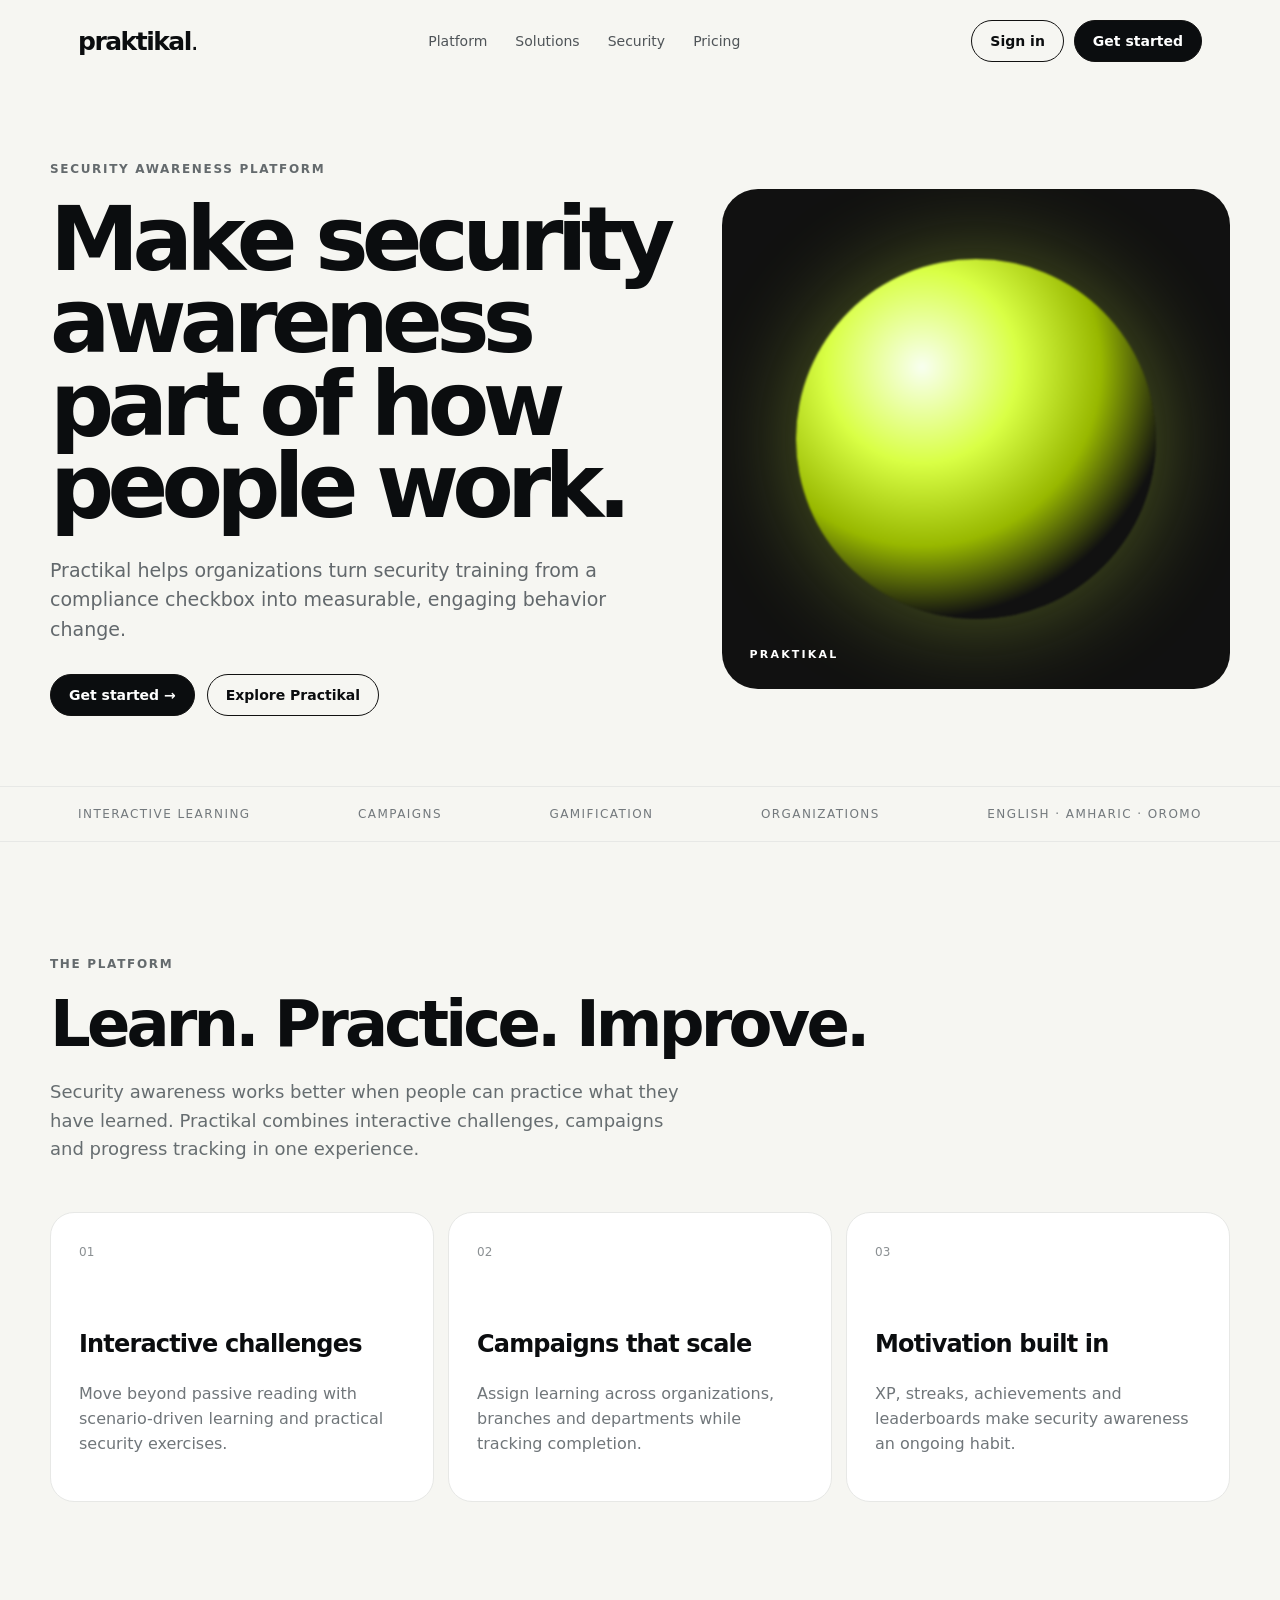
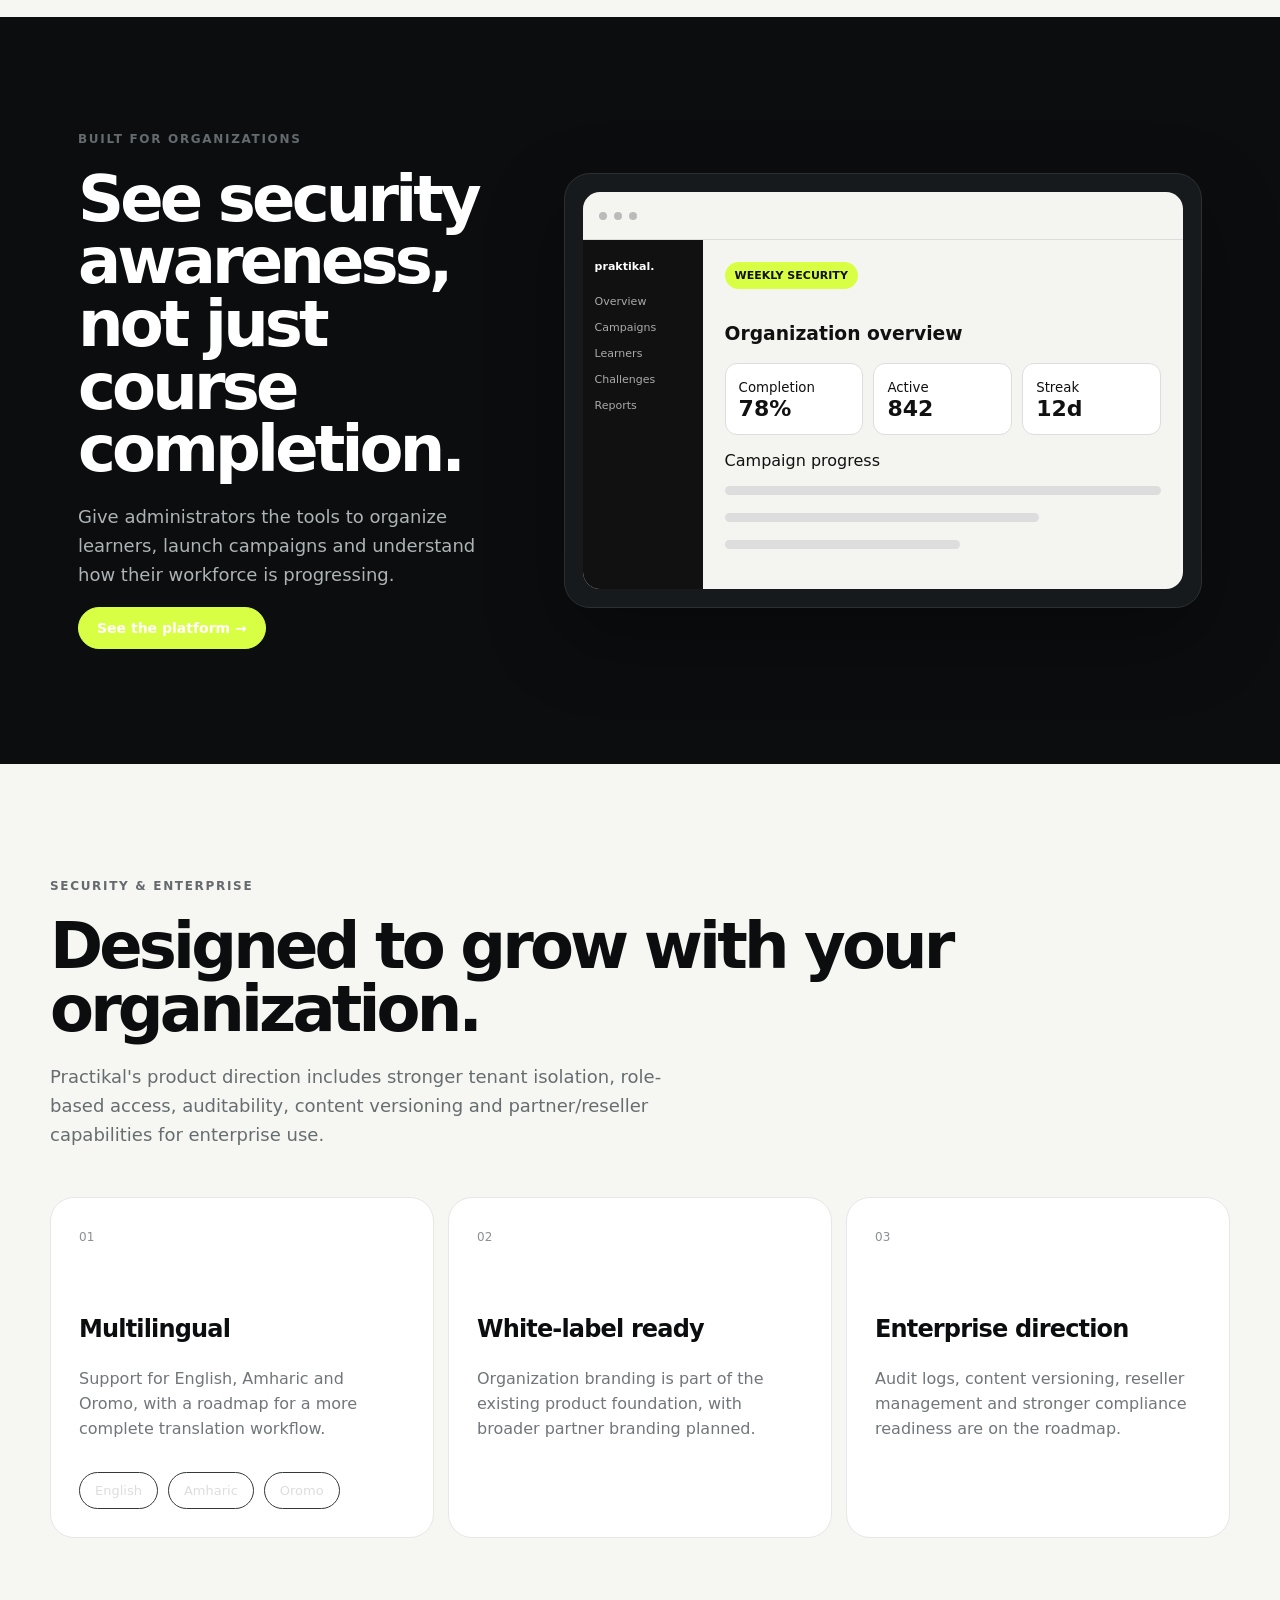
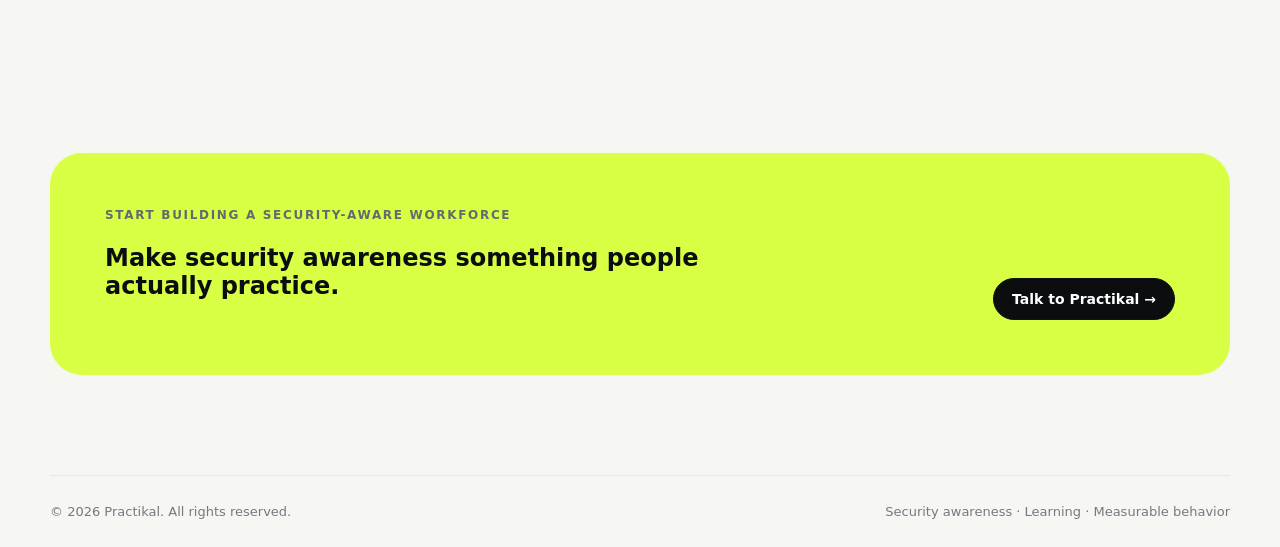
==== index.html @ 46574308 "Fix website root for Vercel" ====
<!doctype html><html lang="en"><head><meta charset="UTF-8"><meta name="viewport" content="width=device-width,initial-scale=1"><title>Practikal — Security awareness that changes behavior</title><meta name="description" content="Practikal helps organizations build security-aware workforces through engaging, measurable security training."><style>
:root{--ink:#0b0d0f;--muted:#747a80;--line:#e7e8e6;--paper:#f6f6f2;--accent:#d9ff45;--card:#fff}*{box-sizing:border-box}html{scroll-behavior:smooth}body{margin:0;background:var(--paper);color:var(--ink);font-family:Inter,ui-sans-serif,system-ui,-apple-system,BlinkMacSystemFont,"Segoe UI",sans-serif}a{color:inherit;text-decoration:none}.wrap{max-width:1180px;margin:auto;padding:0 28px}.nav{height:82px;display:flex;align-items:center;justify-content:space-between}.brand{font-weight:800;letter-spacing:-.06em;font-size:25px}.brand span{font-weight:400}.links{display:flex;gap:28px;color:#4f5458;font-size:14px}.actions{display:flex;gap:10px;align-items:center}.btn{display:inline-flex;align-items:center;justify-content:center;border:1px solid #111;border-radius:999px;padding:12px 18px;font-weight:650;font-size:14px}.btn.dark{background:#0b0d0f;color:#fff}.btn.lime{background:var(--accent);border-color:var(--accent)}.hero{padding:80px 0 70px;display:grid;grid-template-columns:1.1fr .9fr;gap:50px;align-items:center}.eyebrow{font-size:12px;text-transform:uppercase;letter-spacing:.14em;color:#646a6d;font-weight:750;margin-bottom:22px}.hero h1{font-size:clamp(52px,7vw,94px);line-height:.92;letter-spacing:-.075em;margin:0 0 28px;max-width:850px}.hero p{font-size:19px;line-height:1.55;color:#62686c;max-width:590px}.heroBtns{display:flex;gap:12px;margin-top:30px}.orb{min-height:500px;border-radius:36px;background:#111;position:relative;overflow:hidden;display:flex;align-items:center;justify-content:center}.orb:before{content:"";width:360px;height:360px;border-radius:50%;background:radial-gradient(circle at 35% 30%,#f8fff0 0,#d9ff45 28%,#98b800 52%,#111 73%);filter:blur(1px);box-shadow:0 0 100px #d9ff4555}.orb:after{content:"PRAKTIKAL";position:absolute;bottom:28px;left:28px;color:#fff;font-size:11px;letter-spacing:.2em;font-weight:700}.strip{border-top:1px solid var(--line);border-bottom:1px solid var(--line);padding:20px 0;color:#73797d;font-size:12px;text-transform:uppercase;letter-spacing:.12em}.strip .row{display:flex;justify-content:space-between;gap:20px;flex-wrap:wrap}.section{padding:115px 0}.section h2{font-size:clamp(38px,5vw,66px);line-height:.98;letter-spacing:-.06em;margin:0 0 22px}.lead{font-size:18px;line-height:1.6;color:#666d70;max-width:650px}.grid{display:grid;grid-template-columns:repeat(3,1fr);gap:14px;margin-top:48px}.card{background:var(--card);border:1px solid var(--line);border-radius:24px;padding:28px;min-height:270px}.num{font-size:12px;color:#8b9093}.card h3{font-size:24px;letter-spacing:-.035em;margin-top:70px}.card p{color:#70767a;line-height:1.55}.darkSec{background:#0b0d0f;color:#fff}.darkSec .lead{color:#aeb3b5}.feature{display:grid;grid-template-columns:.8fr 1.2fr;gap:60px;align-items:center}.mock{background:#171a1c;border:1px solid #2d3032;border-radius:26px;padding:18px;box-shadow:0 30px 80px #0005}.window{background:#f4f5f0;border-radius:17px;color:#111;overflow:hidden}.top{height:48px;border-bottom:1px solid #ddd;display:flex;align-items:center;gap:7px;padding:0 16px}.dot{width:8px;height:8px;border-radius:50%;background:#bbb}.dash{display:grid;grid-template-columns:120px 1fr}.side{background:#111;color:#aaa;padding:20px 12px;min-height:330px;font-size:11px}.side b{display:block;color:#fff;margin-bottom:22px}.main{padding:22px}.bar{height:9px;background:#ddd;border-radius:20px;margin:8px 0 18px}.stat{display:grid;grid-template-columns:repeat(3,1fr);gap:10px}.stat>div{background:#fff;border:1px solid #ddd;border-radius:12px;padding:13px}.stat strong{font-size:22px}.tag{display:inline-block;padding:7px 10px;border-radius:999px;background:var(--accent);font-size:11px;font-weight:800;margin-bottom:15px}.langs{display:flex;gap:10px;margin-top:30px;flex-wrap:wrap}.lang{border:1px solid #34383a;border-radius:999px;padding:10px 15px;color:#ddd;font-size:13px}.cta{padding:100px 0}.ctaBox{background:var(--accent);border-radius:32px;padding:55px;display:flex;align-items:end;justify-content:space-between;gap:30px}.cta h2{max-width:650px}.footer{border-top:1px solid var(--line);padding:28px 0;color:#747a80;font-size:13px;display:flex;justify-content:space-between}.mobile{display:none}@media(max-width:800px){.links{display:none}.mobile{display:block}.hero,.feature{grid-template-columns:1fr}.hero{padding-top:45px}.orb{min-height:330px}.grid{grid-template-columns:1fr}.ctaBox{display:block;padding:35px}.ctaBox .btn{margin-top:20px}.footer{display:block}.footer div+div{margin-top:10px}}
</style></head><body>
<header><div class="wrap nav"><a class="brand" href="#">praktikal<span>.</span></a><nav class="links"><a href="#platform">Platform</a><a href="#solutions">Solutions</a><a href="#security">Security</a><a href="#pricing">Pricing</a></nav><div class="actions"><a class="btn" href="#">Sign in</a><a class="btn dark" href="#contact">Get started</a></div><div class="mobile">☰</div></div></header>
<main><section class="hero wrap"><div><div class="eyebrow">Security awareness platform</div><h1>Make security awareness part of how people work.</h1><p>Practikal helps organizations turn security training from a compliance checkbox into measurable, engaging behavior change.</p><div class="heroBtns"><a class="btn dark" href="#contact">Get started →</a><a class="btn" href="#platform">Explore Practikal</a></div></div><div class="orb"></div></section>
<div class="strip"><div class="wrap row"><span>Interactive learning</span><span>Campaigns</span><span>Gamification</span><span>Organizations</span><span>English · Amharic · Oromo</span></div></div>
<section class="section wrap" id="platform"><div class="eyebrow">The platform</div><h2>Learn. Practice. Improve.</h2><p class="lead">Security awareness works better when people can practice what they have learned. Practikal combines interactive challenges, campaigns and progress tracking in one experience.</p><div class="grid"><article class="card"><span class="num">01</span><h3>Interactive challenges</h3><p>Move beyond passive reading with scenario-driven learning and practical security exercises.</p></article><article class="card"><span class="num">02</span><h3>Campaigns that scale</h3><p>Assign learning across organizations, branches and departments while tracking completion.</p></article><article class="card"><span class="num">03</span><h3>Motivation built in</h3><p>XP, streaks, achievements and leaderboards make security awareness an ongoing habit.</p></article></div></section>
<section class="section darkSec" id="solutions"><div class="wrap feature"><div><div class="eyebrow">Built for organizations</div><h2>See security awareness, not just course completion.</h2><p class="lead">Give administrators the tools to organize learners, launch campaigns and understand how their workforce is progressing.</p><a class="btn lime" href="#contact">See the platform →</a></div><div class="mock"><div class="window"><div class="top"><i class="dot"></i><i class="dot"></i><i class="dot"></i></div><div class="dash"><aside class="side"><b>praktikal.</b>Overview<br><br>Campaigns<br><br>Learners<br><br>Challenges<br><br>Reports</aside><div class="main"><span class="tag">WEEKLY SECURITY</span><h3>Organization overview</h3><div class="stat"><div><small>Completion</small><br><strong>78%</strong></div><div><small>Active</small><br><strong>842</strong></div><div><small>Streak</small><br><strong>12d</strong></div></div><p>Campaign progress</p><div class="bar"></div><div class="bar" style="width:72%"></div><div class="bar" style="width:54%"></div></div></div></div></div></div></section>
<section class="section wrap" id="security"><div class="eyebrow">Security & enterprise</div><h2>Designed to grow with your organization.</h2><p class="lead">Practikal's product direction includes stronger tenant isolation, role-based access, auditability, content versioning and partner/reseller capabilities for enterprise use.</p><div class="grid"><article class="card"><span class="num">01</span><h3>Multilingual</h3><p>Support for English, Amharic and Oromo, with a roadmap for a more complete translation workflow.</p><div class="langs"><span class="lang">English</span><span class="lang">Amharic</span><span class="lang">Oromo</span></div></article><article class="card"><span class="num">02</span><h3>White-label ready</h3><p>Organization branding is part of the existing product foundation, with broader partner branding planned.</p></article><article class="card"><span class="num">03</span><h3>Enterprise direction</h3><p>Audit logs, content versioning, reseller management and stronger compliance readiness are on the roadmap.</p></article></div></section>
<section class="cta wrap" id="contact"><div class="ctaBox"><div><div class="eyebrow">Start building a security-aware workforce</div><h2>Make security awareness something people actually practice.</h2></div><a class="btn dark" href="#">Talk to Practikal →</a></div></section></main>
<footer><div class="wrap footer"><div>© 2026 Practikal. All rights reserved.</div><div>Security awareness · Learning · Measurable behavior</div></div></footer></body></html>
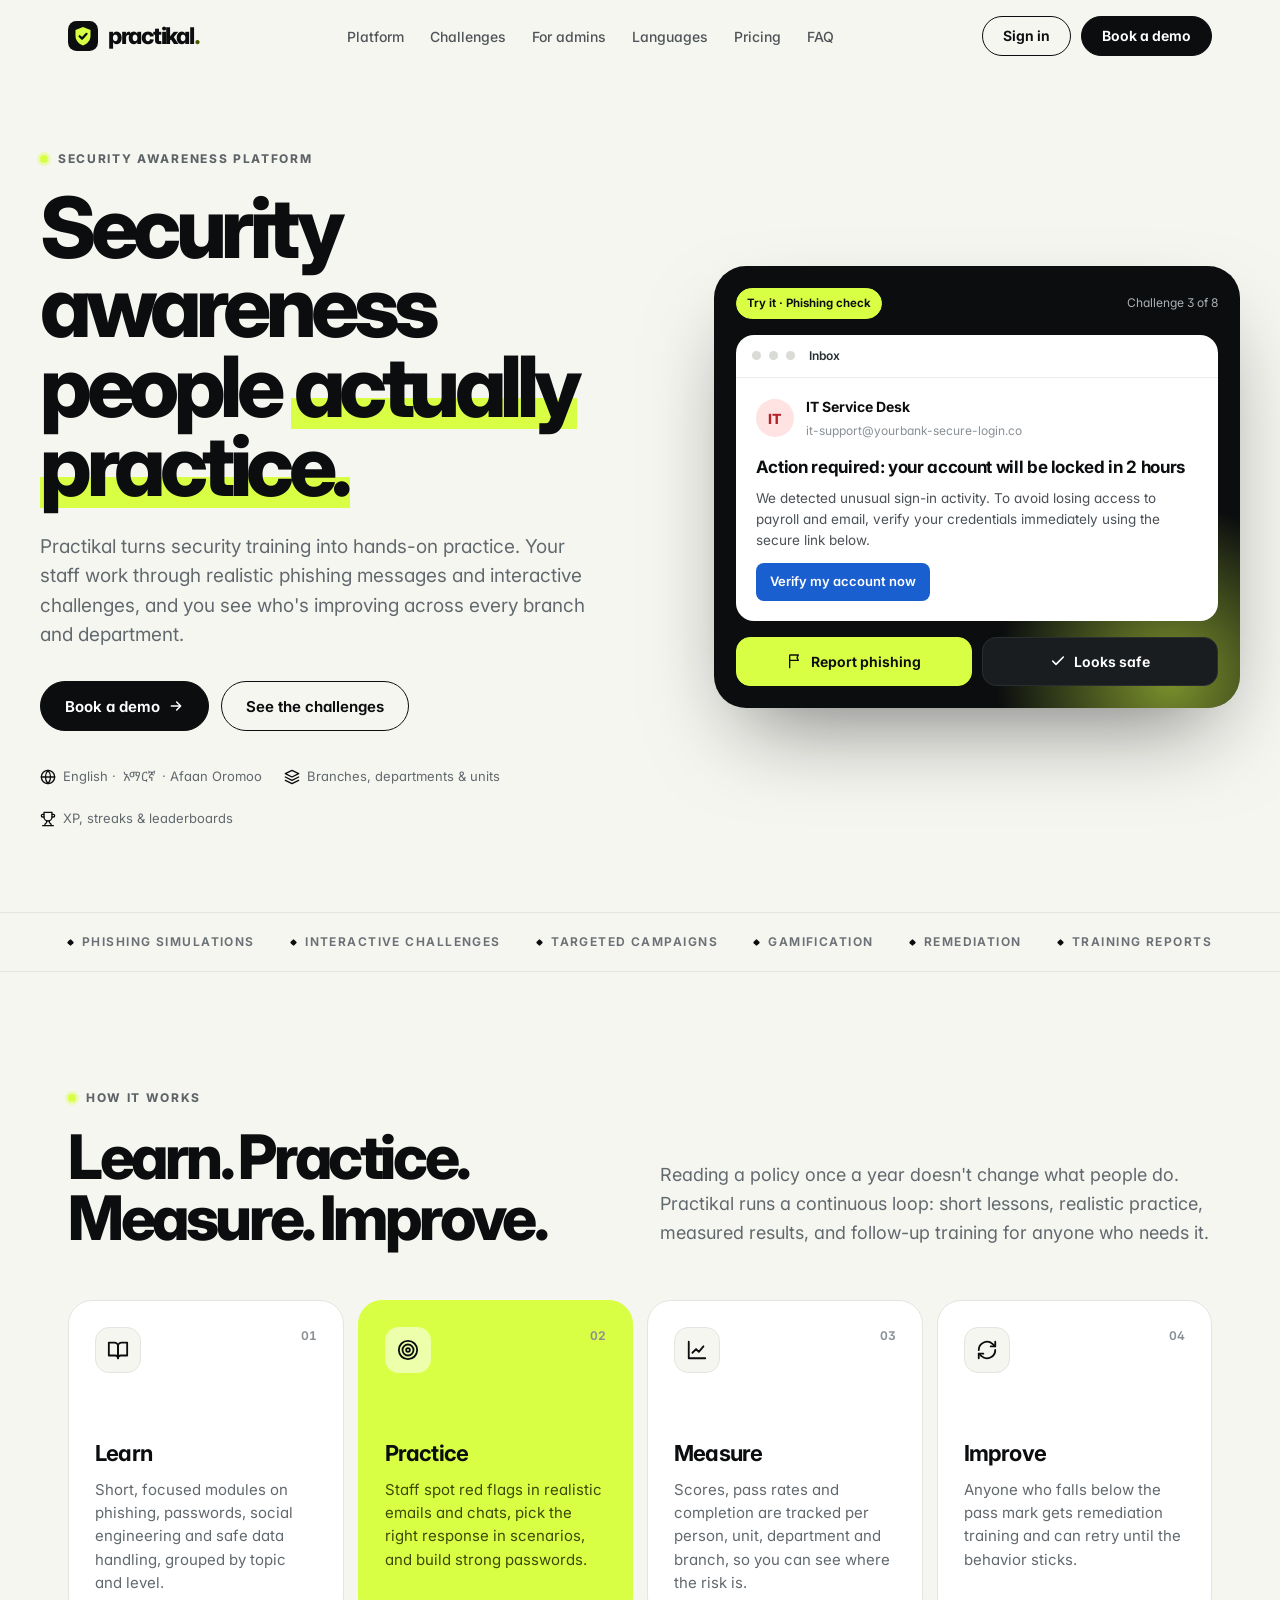
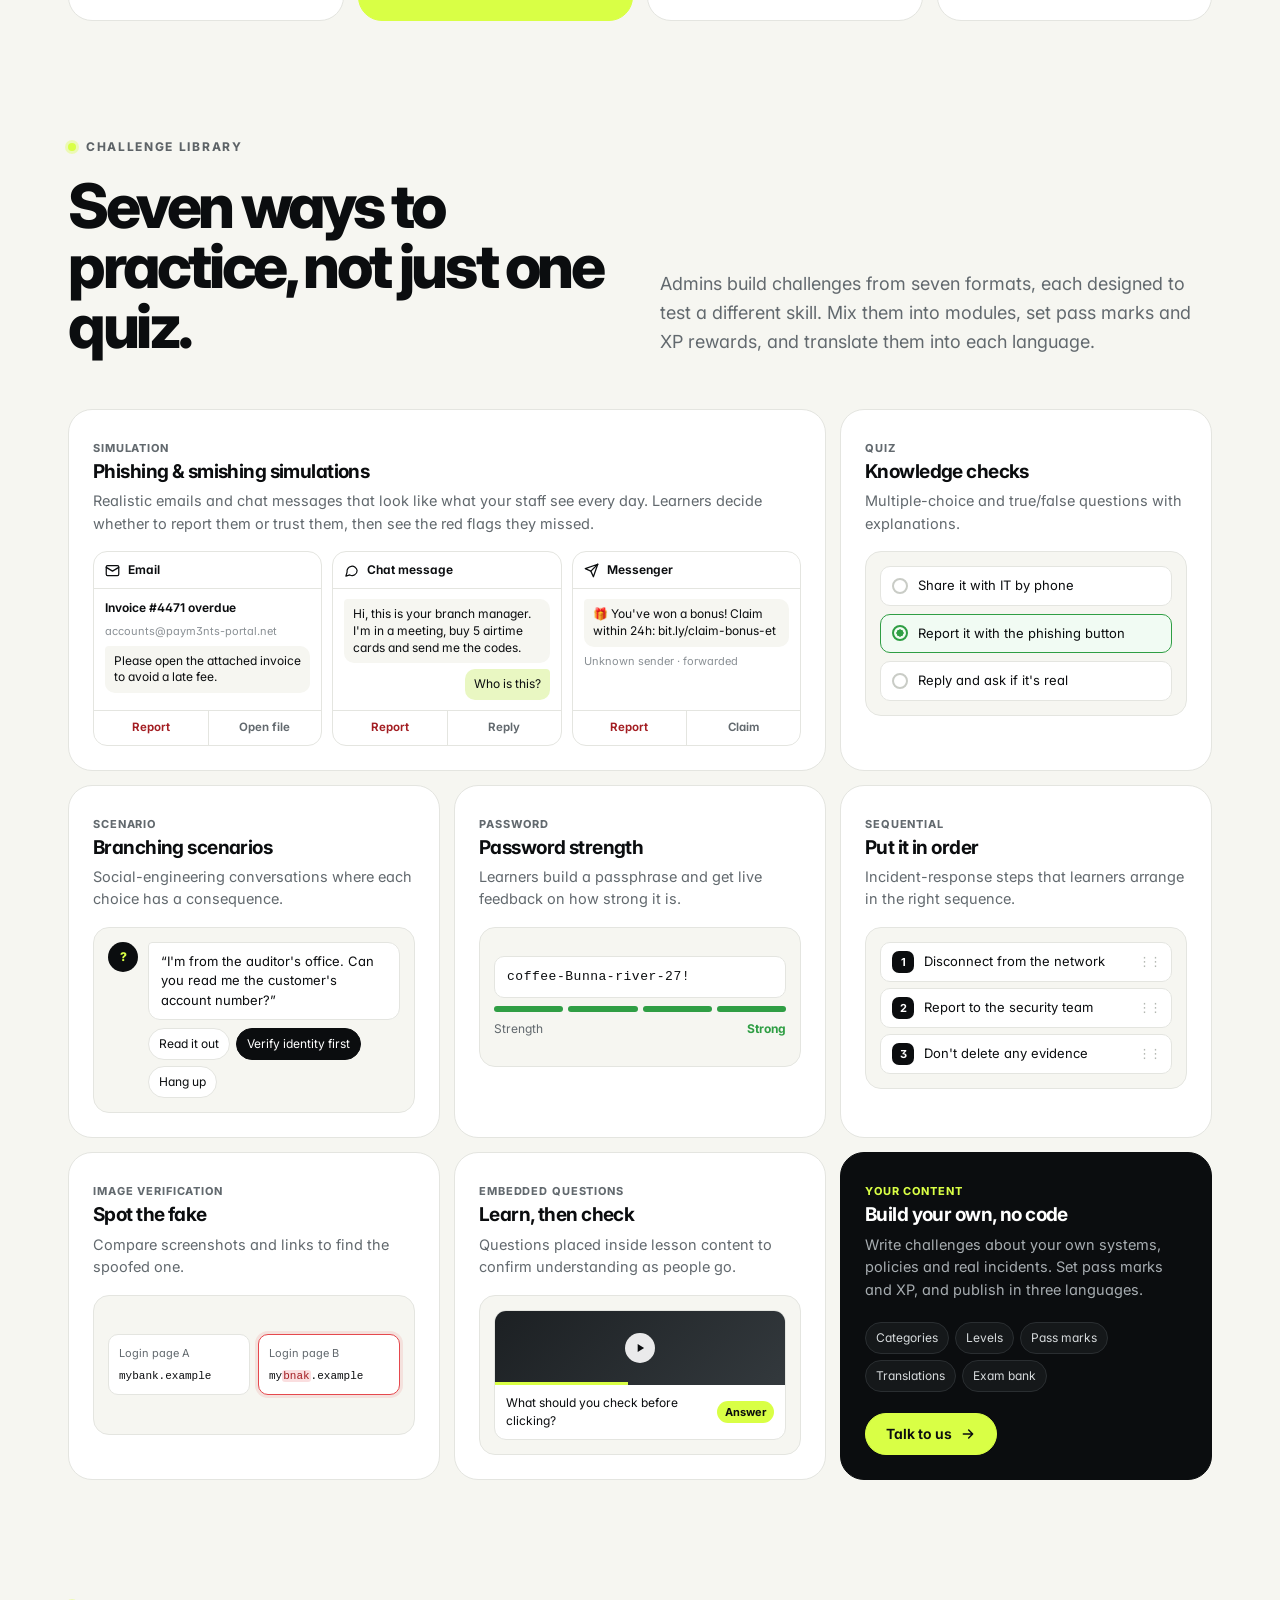
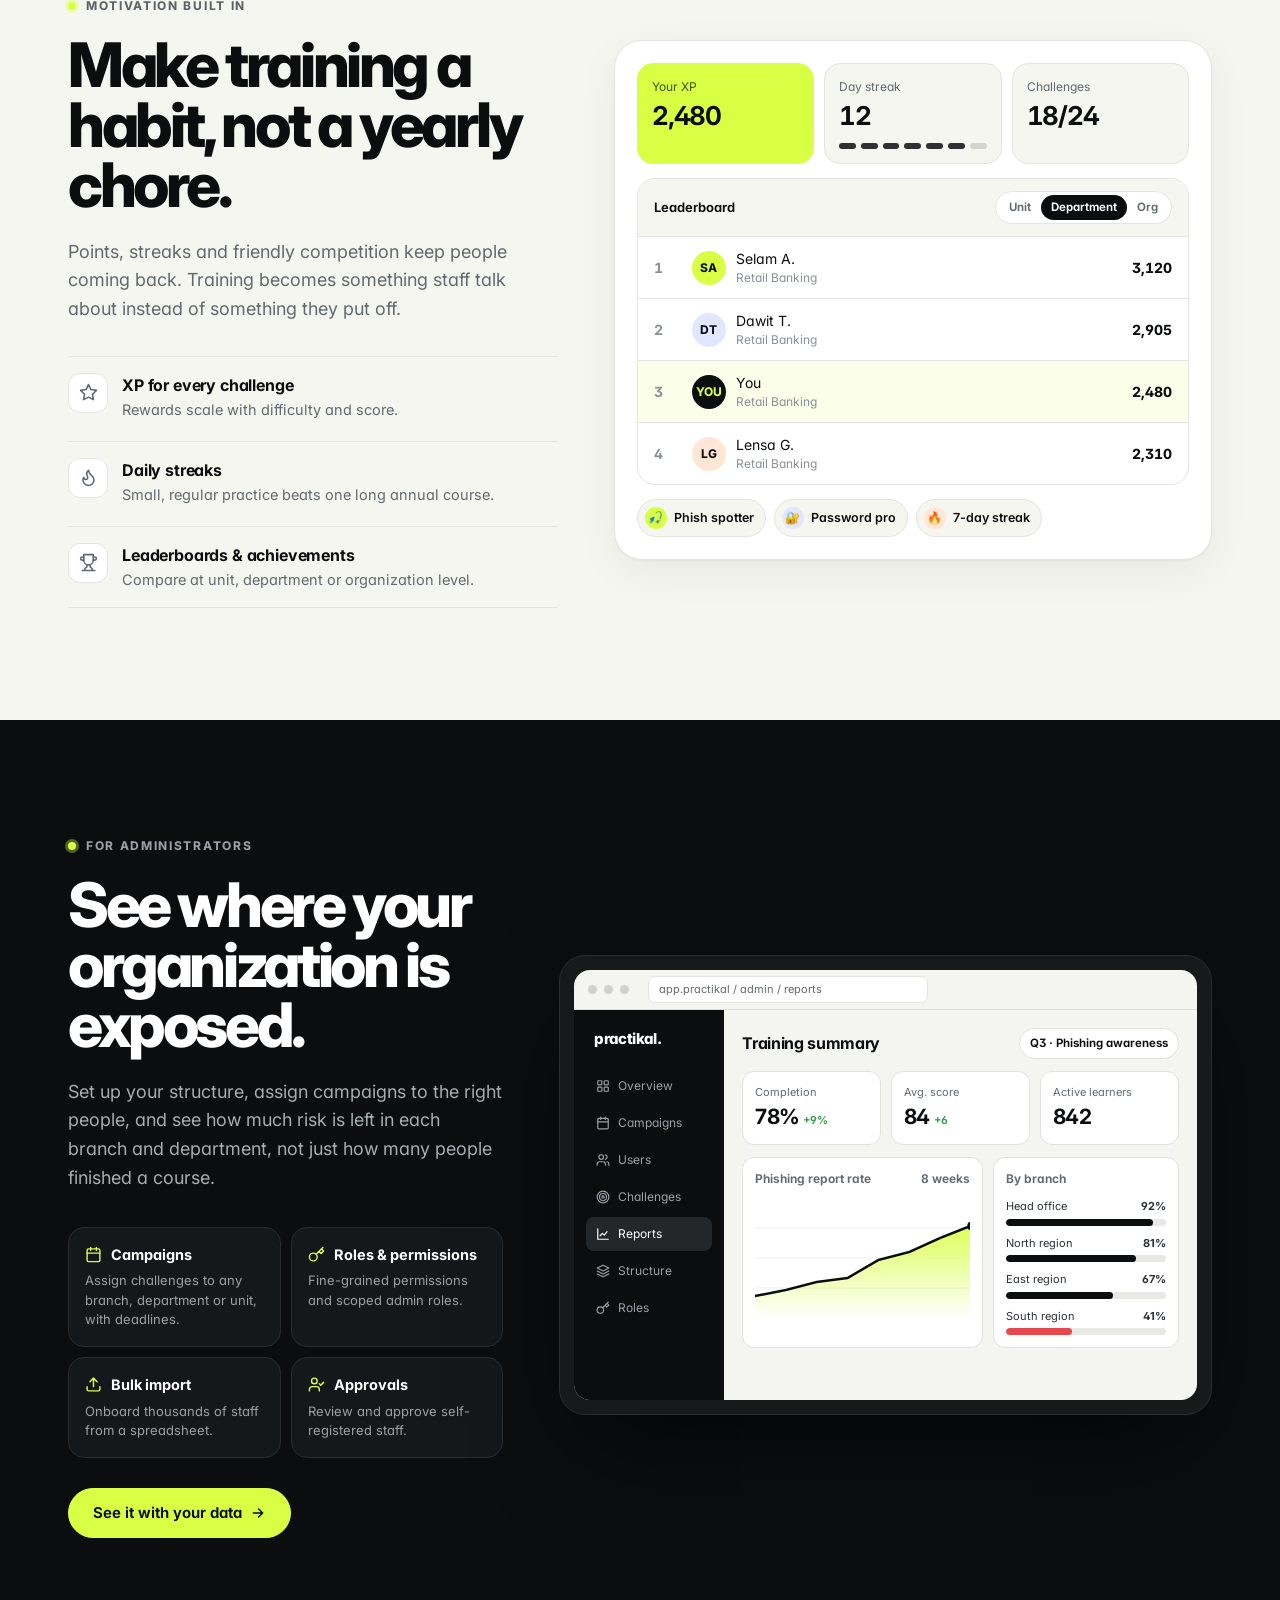
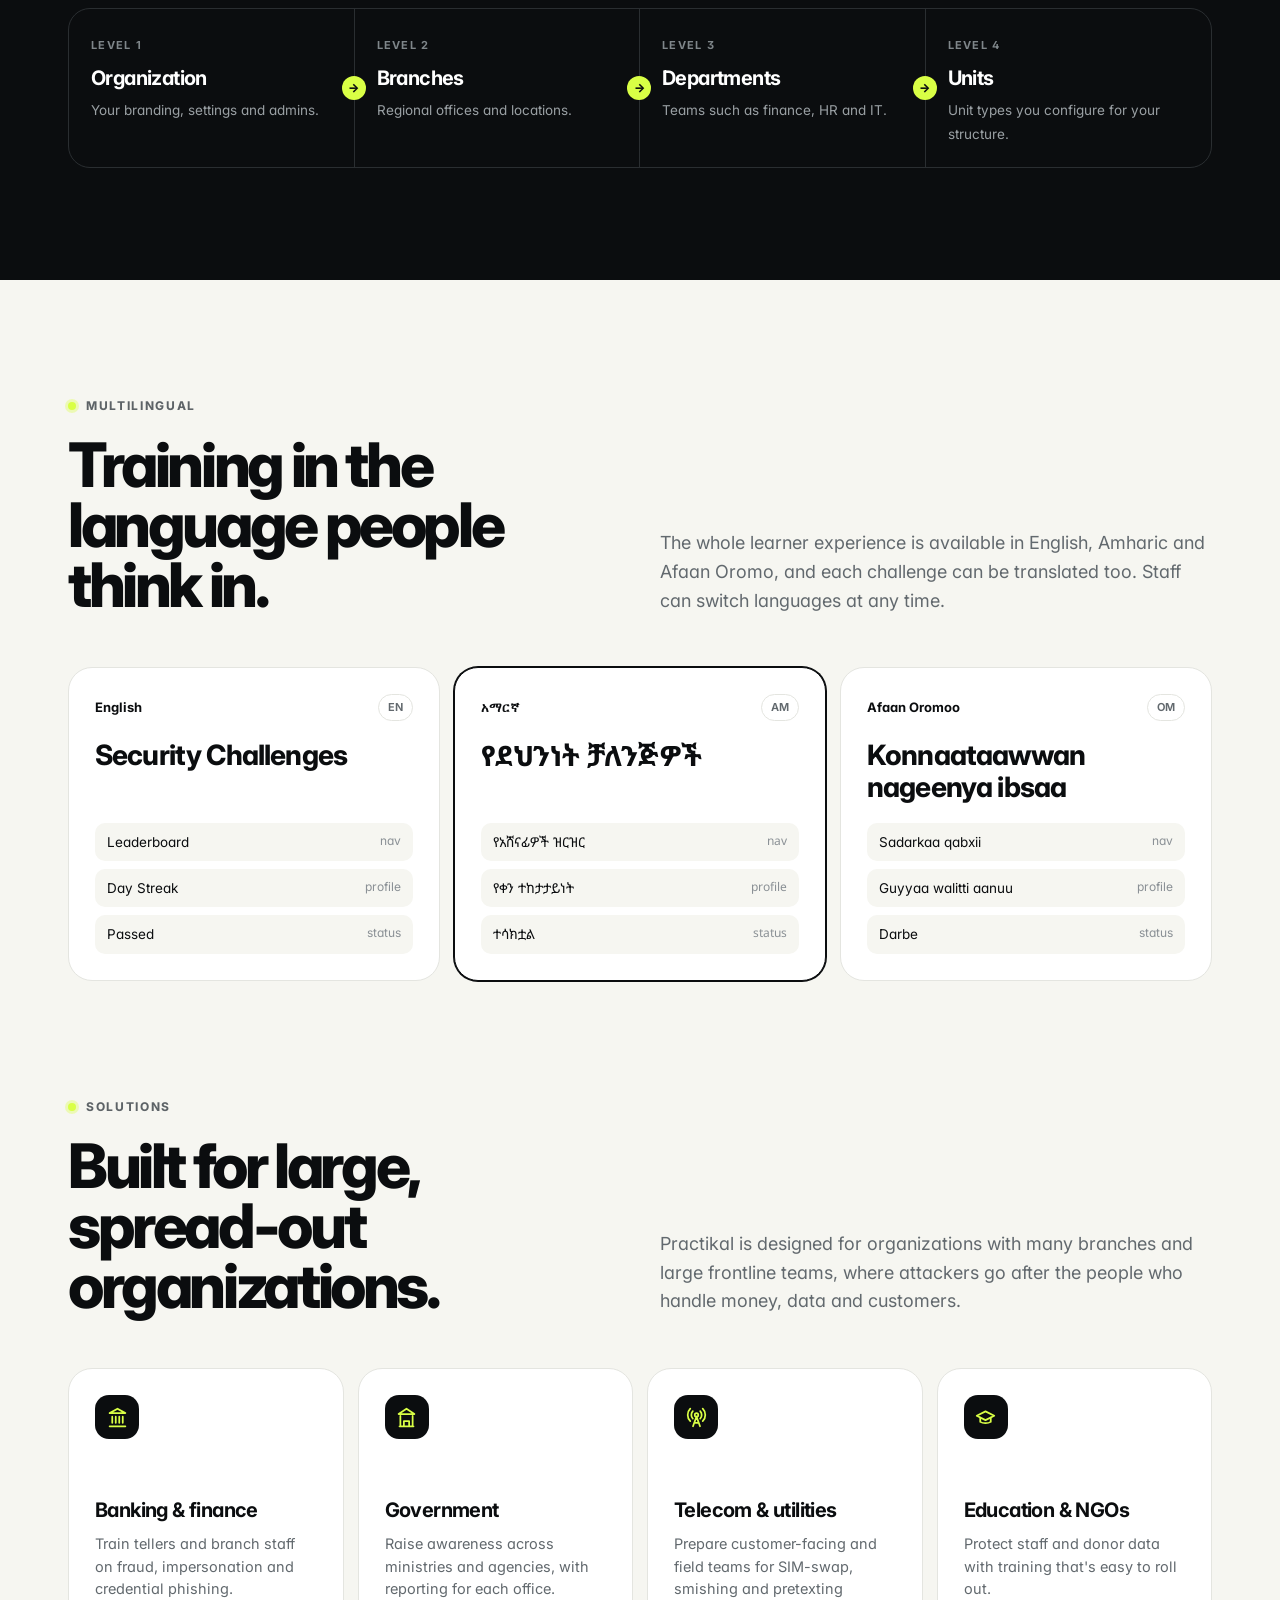
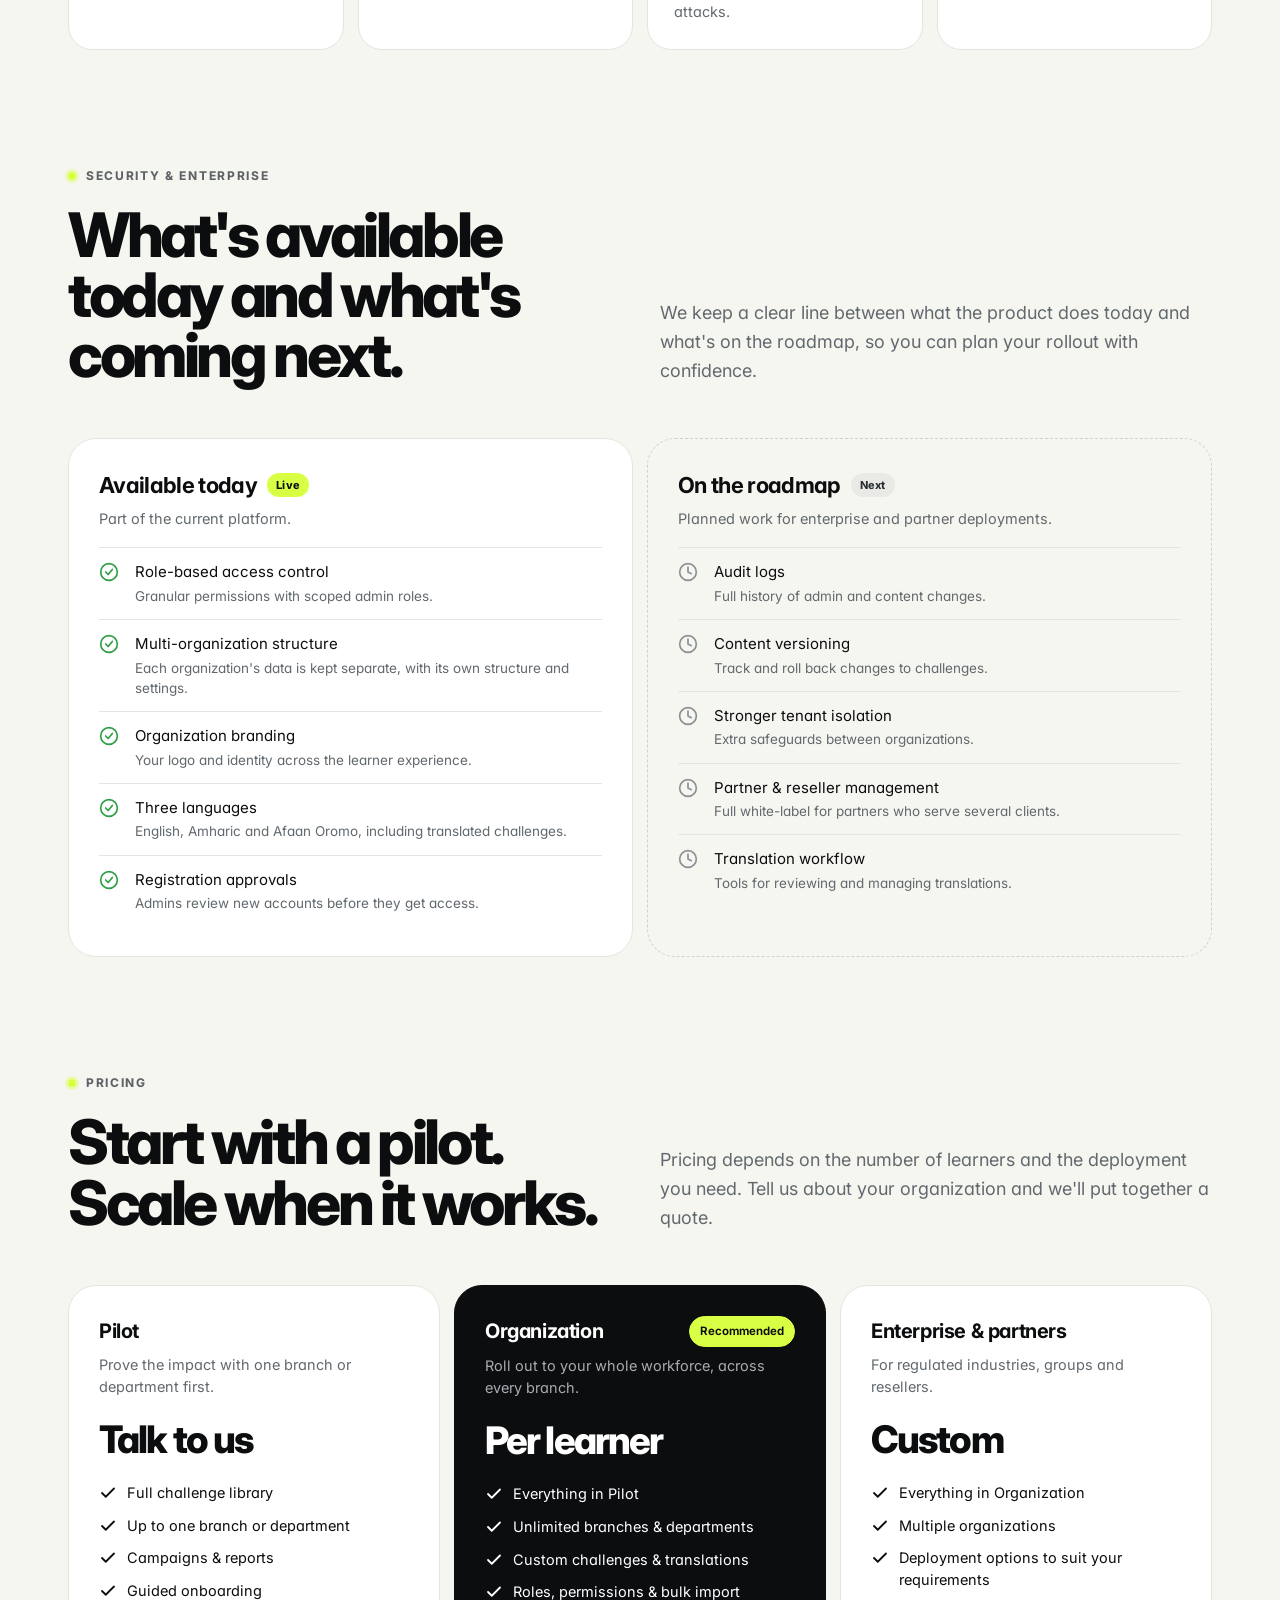
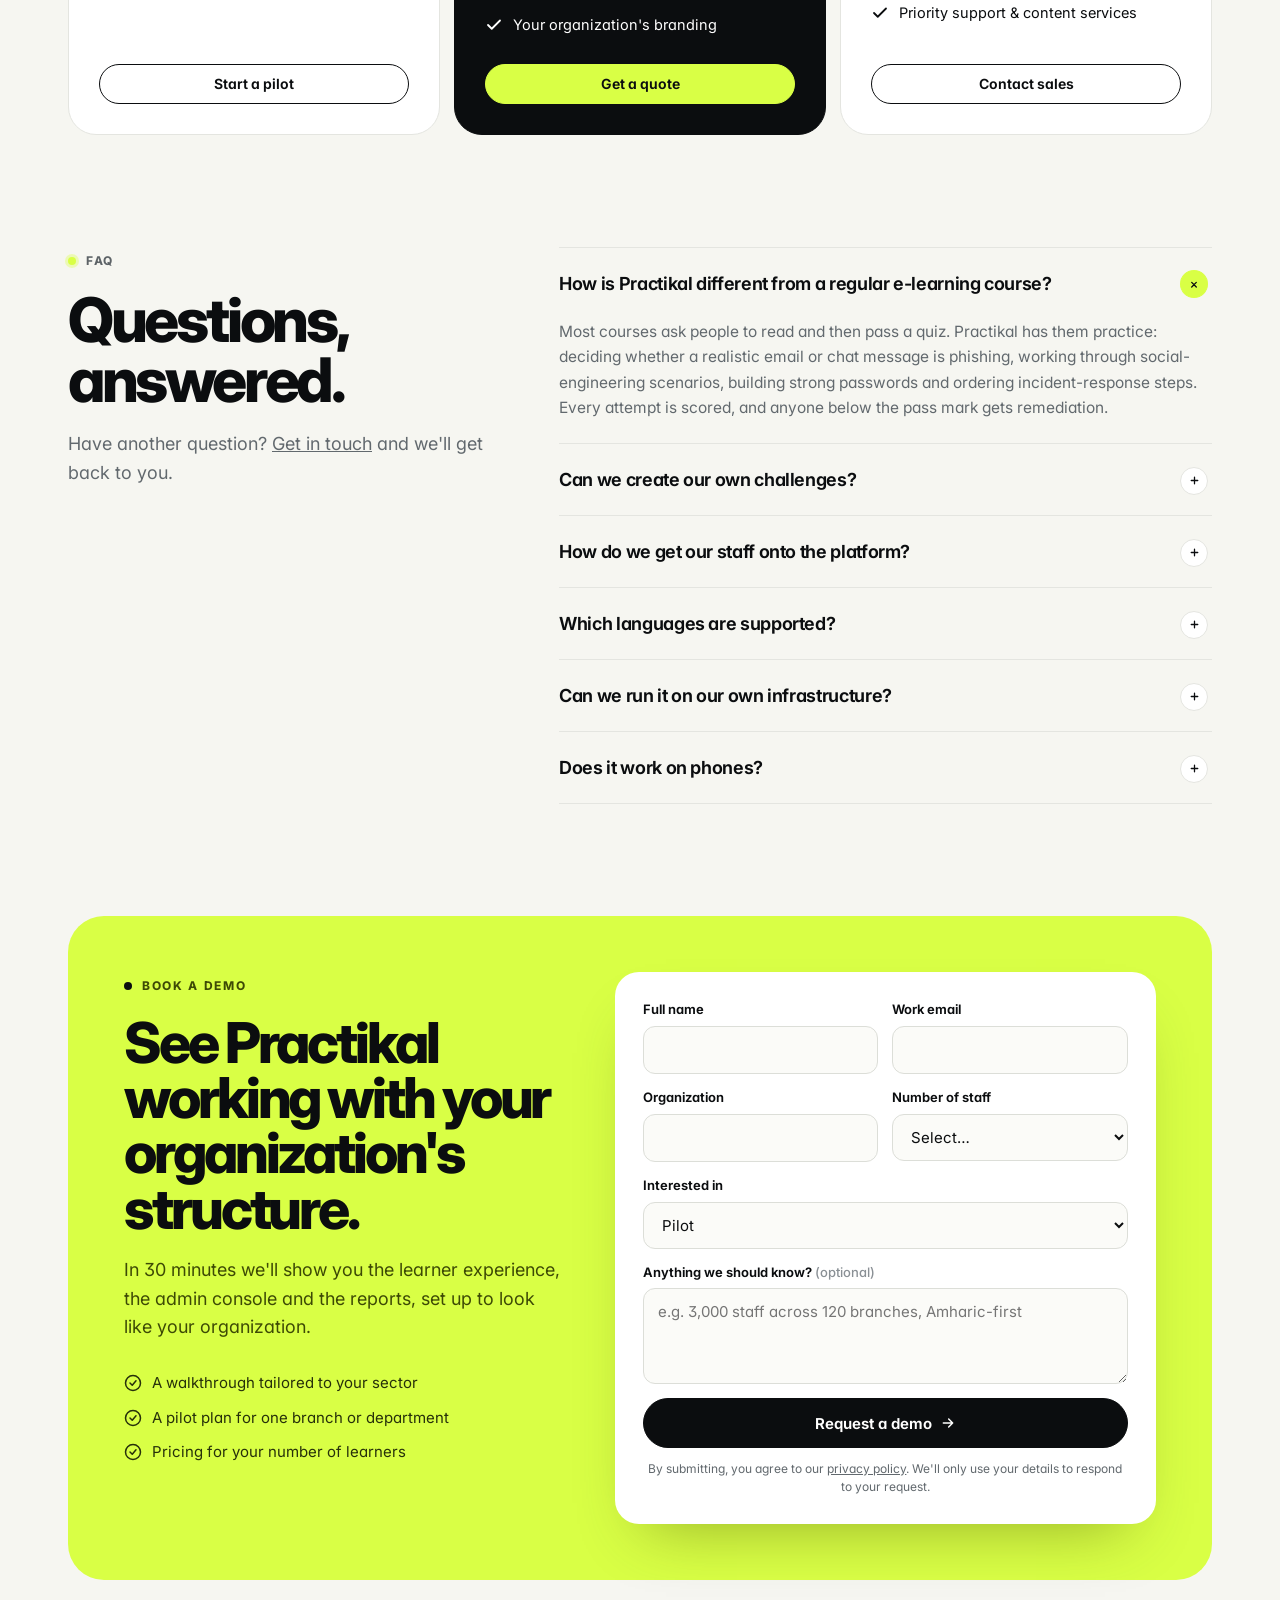
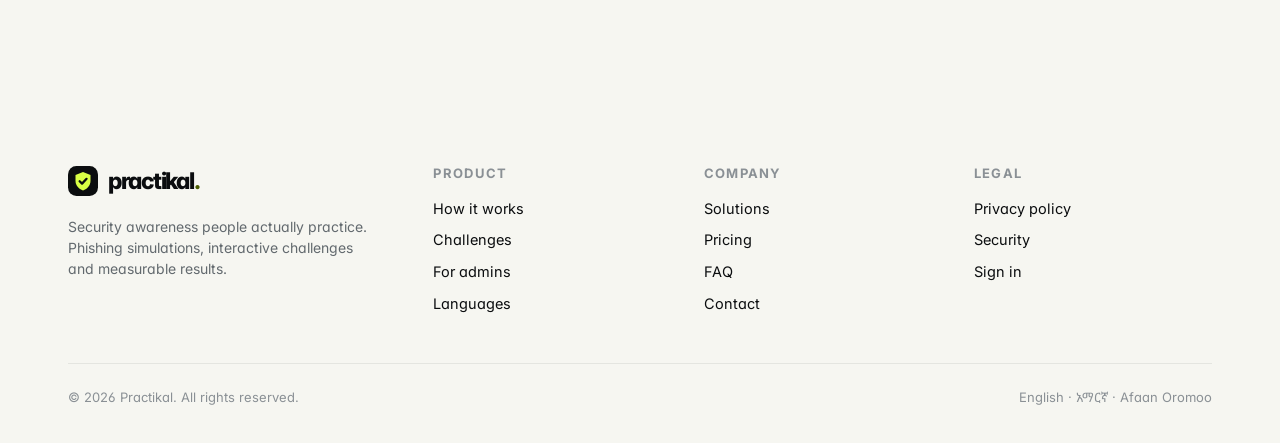
==== commit d908a601: "Rebuild landing page: full product story, interactive demo, demo form - Sections: hero with interact" ====
--- a/index.html
+++ b/index.html
@@ -1,11 +1,666 @@
-<!doctype html><html lang="en"><head><meta charset="UTF-8"><meta name="viewport" content="width=device-width,initial-scale=1"><title>Practikal — Security awareness that changes behavior</title><meta name="description" content="Practikal helps organizations build security-aware workforces through engaging, measurable security training."><style>
-:root{--ink:#0b0d0f;--muted:#747a80;--line:#e7e8e6;--paper:#f6f6f2;--accent:#d9ff45;--card:#fff}*{box-sizing:border-box}html{scroll-behavior:smooth}body{margin:0;background:var(--paper);color:var(--ink);font-family:Inter,ui-sans-serif,system-ui,-apple-system,BlinkMacSystemFont,"Segoe UI",sans-serif}a{color:inherit;text-decoration:none}.wrap{max-width:1180px;margin:auto;padding:0 28px}.nav{height:82px;display:flex;align-items:center;justify-content:space-between}.brand{font-weight:800;letter-spacing:-.06em;font-size:25px}.brand span{font-weight:400}.links{display:flex;gap:28px;color:#4f5458;font-size:14px}.actions{display:flex;gap:10px;align-items:center}.btn{display:inline-flex;align-items:center;justify-content:center;border:1px solid #111;border-radius:999px;padding:12px 18px;font-weight:650;font-size:14px}.btn.dark{background:#0b0d0f;color:#fff}.btn.lime{background:var(--accent);border-color:var(--accent)}.hero{padding:80px 0 70px;display:grid;grid-template-columns:1.1fr .9fr;gap:50px;align-items:center}.eyebrow{font-size:12px;text-transform:uppercase;letter-spacing:.14em;color:#646a6d;font-weight:750;margin-bottom:22px}.hero h1{font-size:clamp(52px,7vw,94px);line-height:.92;letter-spacing:-.075em;margin:0 0 28px;max-width:850px}.hero p{font-size:19px;line-height:1.55;color:#62686c;max-width:590px}.heroBtns{display:flex;gap:12px;margin-top:30px}.orb{min-height:500px;border-radius:36px;background:#111;position:relative;overflow:hidden;display:flex;align-items:center;justify-content:center}.orb:before{content:"";width:360px;height:360px;border-radius:50%;background:radial-gradient(circle at 35% 30%,#f8fff0 0,#d9ff45 28%,#98b800 52%,#111 73%);filter:blur(1px);box-shadow:0 0 100px #d9ff4555}.orb:after{content:"PRAKTIKAL";position:absolute;bottom:28px;left:28px;color:#fff;font-size:11px;letter-spacing:.2em;font-weight:700}.strip{border-top:1px solid var(--line);border-bottom:1px solid var(--line);padding:20px 0;color:#73797d;font-size:12px;text-transform:uppercase;letter-spacing:.12em}.strip .row{display:flex;justify-content:space-between;gap:20px;flex-wrap:wrap}.section{padding:115px 0}.section h2{font-size:clamp(38px,5vw,66px);line-height:.98;letter-spacing:-.06em;margin:0 0 22px}.lead{font-size:18px;line-height:1.6;color:#666d70;max-width:650px}.grid{display:grid;grid-template-columns:repeat(3,1fr);gap:14px;margin-top:48px}.card{background:var(--card);border:1px solid var(--line);border-radius:24px;padding:28px;min-height:270px}.num{font-size:12px;color:#8b9093}.card h3{font-size:24px;letter-spacing:-.035em;margin-top:70px}.card p{color:#70767a;line-height:1.55}.darkSec{background:#0b0d0f;color:#fff}.darkSec .lead{color:#aeb3b5}.feature{display:grid;grid-template-columns:.8fr 1.2fr;gap:60px;align-items:center}.mock{background:#171a1c;border:1px solid #2d3032;border-radius:26px;padding:18px;box-shadow:0 30px 80px #0005}.window{background:#f4f5f0;border-radius:17px;color:#111;overflow:hidden}.top{height:48px;border-bottom:1px solid #ddd;display:flex;align-items:center;gap:7px;padding:0 16px}.dot{width:8px;height:8px;border-radius:50%;background:#bbb}.dash{display:grid;grid-template-columns:120px 1fr}.side{background:#111;color:#aaa;padding:20px 12px;min-height:330px;font-size:11px}.side b{display:block;color:#fff;margin-bottom:22px}.main{padding:22px}.bar{height:9px;background:#ddd;border-radius:20px;margin:8px 0 18px}.stat{display:grid;grid-template-columns:repeat(3,1fr);gap:10px}.stat>div{background:#fff;border:1px solid #ddd;border-radius:12px;padding:13px}.stat strong{font-size:22px}.tag{display:inline-block;padding:7px 10px;border-radius:999px;background:var(--accent);font-size:11px;font-weight:800;margin-bottom:15px}.langs{display:flex;gap:10px;margin-top:30px;flex-wrap:wrap}.lang{border:1px solid #34383a;border-radius:999px;padding:10px 15px;color:#ddd;font-size:13px}.cta{padding:100px 0}.ctaBox{background:var(--accent);border-radius:32px;padding:55px;display:flex;align-items:end;justify-content:space-between;gap:30px}.cta h2{max-width:650px}.footer{border-top:1px solid var(--line);padding:28px 0;color:#747a80;font-size:13px;display:flex;justify-content:space-between}.mobile{display:none}@media(max-width:800px){.links{display:none}.mobile{display:block}.hero,.feature{grid-template-columns:1fr}.hero{padding-top:45px}.orb{min-height:330px}.grid{grid-template-columns:1fr}.ctaBox{display:block;padding:35px}.ctaBox .btn{margin-top:20px}.footer{display:block}.footer div+div{margin-top:10px}}
-</style></head><body>
-<header><div class="wrap nav"><a class="brand" href="#">praktikal<span>.</span></a><nav class="links"><a href="#platform">Platform</a><a href="#solutions">Solutions</a><a href="#security">Security</a><a href="#pricing">Pricing</a></nav><div class="actions"><a class="btn" href="#">Sign in</a><a class="btn dark" href="#contact">Get started</a></div><div class="mobile">☰</div></div></header>
-<main><section class="hero wrap"><div><div class="eyebrow">Security awareness platform</div><h1>Make security awareness part of how people work.</h1><p>Practikal helps organizations turn security training from a compliance checkbox into measurable, engaging behavior change.</p><div class="heroBtns"><a class="btn dark" href="#contact">Get started →</a><a class="btn" href="#platform">Explore Practikal</a></div></div><div class="orb"></div></section>
-<div class="strip"><div class="wrap row"><span>Interactive learning</span><span>Campaigns</span><span>Gamification</span><span>Organizations</span><span>English · Amharic · Oromo</span></div></div>
-<section class="section wrap" id="platform"><div class="eyebrow">The platform</div><h2>Learn. Practice. Improve.</h2><p class="lead">Security awareness works better when people can practice what they have learned. Practikal combines interactive challenges, campaigns and progress tracking in one experience.</p><div class="grid"><article class="card"><span class="num">01</span><h3>Interactive challenges</h3><p>Move beyond passive reading with scenario-driven learning and practical security exercises.</p></article><article class="card"><span class="num">02</span><h3>Campaigns that scale</h3><p>Assign learning across organizations, branches and departments while tracking completion.</p></article><article class="card"><span class="num">03</span><h3>Motivation built in</h3><p>XP, streaks, achievements and leaderboards make security awareness an ongoing habit.</p></article></div></section>
-<section class="section darkSec" id="solutions"><div class="wrap feature"><div><div class="eyebrow">Built for organizations</div><h2>See security awareness, not just course completion.</h2><p class="lead">Give administrators the tools to organize learners, launch campaigns and understand how their workforce is progressing.</p><a class="btn lime" href="#contact">See the platform →</a></div><div class="mock"><div class="window"><div class="top"><i class="dot"></i><i class="dot"></i><i class="dot"></i></div><div class="dash"><aside class="side"><b>praktikal.</b>Overview<br><br>Campaigns<br><br>Learners<br><br>Challenges<br><br>Reports</aside><div class="main"><span class="tag">WEEKLY SECURITY</span><h3>Organization overview</h3><div class="stat"><div><small>Completion</small><br><strong>78%</strong></div><div><small>Active</small><br><strong>842</strong></div><div><small>Streak</small><br><strong>12d</strong></div></div><p>Campaign progress</p><div class="bar"></div><div class="bar" style="width:72%"></div><div class="bar" style="width:54%"></div></div></div></div></div></div></section>
-<section class="section wrap" id="security"><div class="eyebrow">Security & enterprise</div><h2>Designed to grow with your organization.</h2><p class="lead">Practikal's product direction includes stronger tenant isolation, role-based access, auditability, content versioning and partner/reseller capabilities for enterprise use.</p><div class="grid"><article class="card"><span class="num">01</span><h3>Multilingual</h3><p>Support for English, Amharic and Oromo, with a roadmap for a more complete translation workflow.</p><div class="langs"><span class="lang">English</span><span class="lang">Amharic</span><span class="lang">Oromo</span></div></article><article class="card"><span class="num">02</span><h3>White-label ready</h3><p>Organization branding is part of the existing product foundation, with broader partner branding planned.</p></article><article class="card"><span class="num">03</span><h3>Enterprise direction</h3><p>Audit logs, content versioning, reseller management and stronger compliance readiness are on the roadmap.</p></article></div></section>
-<section class="cta wrap" id="contact"><div class="ctaBox"><div><div class="eyebrow">Start building a security-aware workforce</div><h2>Make security awareness something people actually practice.</h2></div><a class="btn dark" href="#">Talk to Practikal →</a></div></section></main>
-<footer><div class="wrap footer"><div>© 2026 Practikal. All rights reserved.</div><div>Security awareness · Learning · Measurable behavior</div></div></footer></body></html>
+<!doctype html>
+<html lang="en">
+<head>
+  <meta charset="UTF-8">
+  <meta name="viewport" content="width=device-width, initial-scale=1">
+  <title>Practikal — Security awareness people actually practice</title>
+  <meta name="description" content="Practikal is a security awareness platform with hands-on phishing simulations, interactive challenges, campaigns and gamification — in English, Amharic and Afaan Oromo.">
+  <meta name="theme-color" content="#0b0d0f">
+  <link rel="icon" href="favicon.svg" type="image/svg+xml">
+  <link rel="apple-touch-icon" href="apple-touch-icon.png">
+  <meta property="og:type" content="website">
+  <meta property="og:title" content="Practikal — Security awareness people actually practice">
+  <meta property="og:description" content="Phishing simulations, interactive challenges, campaigns and gamification for your whole organization — in English, Amharic and Afaan Oromo.">
+  <meta property="og:image" content="og-image.png">
+  <meta name="twitter:card" content="summary_large_image">
+  <link rel="preconnect" href="https://fonts.googleapis.com">
+  <link rel="preconnect" href="https://fonts.gstatic.com" crossorigin>
+  <link href="https://fonts.googleapis.com/css2?family=Inter:wght@400;500;600;700;800&family=Noto+Sans+Ethiopic:wght@500;700&display=swap" rel="stylesheet">
+  <link rel="stylesheet" href="styles.css">
+  <script type="application/ld+json">
+  {"@context":"https://schema.org","@type":"SoftwareApplication","name":"Practikal","applicationCategory":"BusinessApplication","operatingSystem":"Web","description":"Security awareness platform with phishing simulations, interactive challenges, campaigns and gamification.","inLanguage":["en","am","om"]}
+  </script>
+</head>
+<body>
+<!-- Icon sprite -->
+<svg width="0" height="0" style="position:absolute" aria-hidden="true">
+  <defs>
+    <symbol id="i-shield" viewBox="0 0 24 24" fill="none" stroke="currentColor" stroke-width="2" stroke-linecap="round" stroke-linejoin="round"><path d="M12 22s8-4 8-10V5l-8-3-8 3v7c0 6 8 10 8 10z"/><path d="m9 12 2 2 4-4"/></symbol>
+    <symbol id="i-book" viewBox="0 0 24 24" fill="none" stroke="currentColor" stroke-width="2" stroke-linecap="round" stroke-linejoin="round"><path d="M2 4h6a4 4 0 0 1 4 4v13a3 3 0 0 0-3-3H2z"/><path d="M22 4h-6a4 4 0 0 0-4 4v13a3 3 0 0 1 3-3h7z"/></symbol>
+    <symbol id="i-target" viewBox="0 0 24 24" fill="none" stroke="currentColor" stroke-width="2" stroke-linecap="round" stroke-linejoin="round"><circle cx="12" cy="12" r="10"/><circle cx="12" cy="12" r="6"/><circle cx="12" cy="12" r="2"/></symbol>
+    <symbol id="i-chart" viewBox="0 0 24 24" fill="none" stroke="currentColor" stroke-width="2" stroke-linecap="round" stroke-linejoin="round"><path d="M3 3v18h18"/><path d="m7 15 4-4 3 3 5-6"/></symbol>
+    <symbol id="i-refresh" viewBox="0 0 24 24" fill="none" stroke="currentColor" stroke-width="2" stroke-linecap="round" stroke-linejoin="round"><path d="M3 12a9 9 0 0 1 15-6.7L21 8"/><path d="M21 3v5h-5"/><path d="M21 12a9 9 0 0 1-15 6.7L3 16"/><path d="M8 16H3v5"/></symbol>
+    <symbol id="i-check" viewBox="0 0 24 24" fill="none" stroke="currentColor" stroke-width="2.4" stroke-linecap="round" stroke-linejoin="round"><path d="M20 6 9 17l-5-5"/></symbol>
+    <symbol id="i-check-c" viewBox="0 0 24 24" fill="none" stroke="currentColor" stroke-width="2" stroke-linecap="round" stroke-linejoin="round"><circle cx="12" cy="12" r="10"/><path d="m8 12 3 3 5-6"/></symbol>
+    <symbol id="i-clock" viewBox="0 0 24 24" fill="none" stroke="currentColor" stroke-width="2" stroke-linecap="round" stroke-linejoin="round"><circle cx="12" cy="12" r="10"/><path d="M12 6v6l4 2"/></symbol>
+    <symbol id="i-alert" viewBox="0 0 24 24" fill="none" stroke="currentColor" stroke-width="2" stroke-linecap="round" stroke-linejoin="round"><path d="M10.3 3.9 1.8 18a2 2 0 0 0 1.7 3h17a2 2 0 0 0 1.7-3L13.7 3.9a2 2 0 0 0-3.4 0z"/><path d="M12 9v4M12 17h.01"/></symbol>
+    <symbol id="i-flag" viewBox="0 0 24 24" fill="none" stroke="currentColor" stroke-width="2" stroke-linecap="round" stroke-linejoin="round"><path d="M4 22V4a1 1 0 0 1 1-1h12l-2 4 2 4H5"/></symbol>
+    <symbol id="i-mail" viewBox="0 0 24 24" fill="none" stroke="currentColor" stroke-width="2" stroke-linecap="round" stroke-linejoin="round"><rect x="2" y="4" width="20" height="16" rx="2"/><path d="m22 7-10 6L2 7"/></symbol>
+    <symbol id="i-msg" viewBox="0 0 24 24" fill="none" stroke="currentColor" stroke-width="2" stroke-linecap="round" stroke-linejoin="round"><path d="M21 12a8 8 0 0 1-11.6 7.1L3 21l1.9-6.4A8 8 0 1 1 21 12z"/></symbol>
+    <symbol id="i-send" viewBox="0 0 24 24" fill="none" stroke="currentColor" stroke-width="2" stroke-linecap="round" stroke-linejoin="round"><path d="m22 2-7 20-4-9-9-4z"/><path d="M22 2 11 13"/></symbol>
+    <symbol id="i-users" viewBox="0 0 24 24" fill="none" stroke="currentColor" stroke-width="2" stroke-linecap="round" stroke-linejoin="round"><path d="M16 21v-2a4 4 0 0 0-4-4H6a4 4 0 0 0-4 4v2"/><circle cx="9" cy="7" r="4"/><path d="M22 21v-2a4 4 0 0 0-3-3.9M16 3.1a4 4 0 0 1 0 7.8"/></symbol>
+    <symbol id="i-layers" viewBox="0 0 24 24" fill="none" stroke="currentColor" stroke-width="2" stroke-linecap="round" stroke-linejoin="round"><path d="m12 2 10 5-10 5L2 7z"/><path d="m2 17 10 5 10-5M2 12l10 5 10-5"/></symbol>
+    <symbol id="i-key" viewBox="0 0 24 24" fill="none" stroke="currentColor" stroke-width="2" stroke-linecap="round" stroke-linejoin="round"><circle cx="7.5" cy="15.5" r="5.5"/><path d="m21 2-9.6 9.6M15.5 7.5l3 3L22 7l-3-3"/></symbol>
+    <symbol id="i-upload" viewBox="0 0 24 24" fill="none" stroke="currentColor" stroke-width="2" stroke-linecap="round" stroke-linejoin="round"><path d="M21 15v4a2 2 0 0 1-2 2H5a2 2 0 0 1-2-2v-4"/><path d="m17 8-5-5-5 5M12 3v12"/></symbol>
+    <symbol id="i-user-check" viewBox="0 0 24 24" fill="none" stroke="currentColor" stroke-width="2" stroke-linecap="round" stroke-linejoin="round"><path d="M16 21v-2a4 4 0 0 0-4-4H6a4 4 0 0 0-4 4v2"/><circle cx="9" cy="7" r="4"/><path d="m16 11 2 2 4-4"/></symbol>
+    <symbol id="i-calendar" viewBox="0 0 24 24" fill="none" stroke="currentColor" stroke-width="2" stroke-linecap="round" stroke-linejoin="round"><rect x="3" y="4" width="18" height="18" rx="2"/><path d="M16 2v4M8 2v4M3 10h18"/></symbol>
+    <symbol id="i-globe" viewBox="0 0 24 24" fill="none" stroke="currentColor" stroke-width="2" stroke-linecap="round" stroke-linejoin="round"><circle cx="12" cy="12" r="10"/><path d="M2 12h20M12 2a15 15 0 0 1 0 20M12 2a15 15 0 0 0 0 20"/></symbol>
+    <symbol id="i-bank" viewBox="0 0 24 24" fill="none" stroke="currentColor" stroke-width="2" stroke-linecap="round" stroke-linejoin="round"><path d="M3 22h18M6 18v-7M10 18v-7M14 18v-7M18 18v-7M12 2l9 5H3z"/></symbol>
+    <symbol id="i-landmark" viewBox="0 0 24 24" fill="none" stroke="currentColor" stroke-width="2" stroke-linecap="round" stroke-linejoin="round"><path d="M4 22h16M5 22V10M19 22V10M9 22v-6h6v6M12 2 3 8h18z"/></symbol>
+    <symbol id="i-tower" viewBox="0 0 24 24" fill="none" stroke="currentColor" stroke-width="2" stroke-linecap="round" stroke-linejoin="round"><path d="M4.9 16.1a10 10 0 0 1 0-14.2M7.8 13.2a6 6 0 0 1 0-8.4M16.2 4.8a6 6 0 0 1 0 8.4M19.1 1.9a10 10 0 0 1 0 14.2"/><circle cx="12" cy="9" r="2"/><path d="m8 22 4-11 4 11M9.5 18h5"/></symbol>
+    <symbol id="i-cap" viewBox="0 0 24 24" fill="none" stroke="currentColor" stroke-width="2" stroke-linecap="round" stroke-linejoin="round"><path d="M22 10 12 5 2 10l10 5 10-5z"/><path d="M6 12v5c3 2 9 2 12 0v-5"/></symbol>
+    <symbol id="i-flame" viewBox="0 0 24 24" fill="none" stroke="currentColor" stroke-width="2" stroke-linecap="round" stroke-linejoin="round"><path d="M8.5 14.5A2.5 2.5 0 0 0 11 12c0-1.4-.5-2-1-3-1.1-2.1-.2-4 2-6 .5 2.5 2 4.9 4 6.5 2 1.6 3 3.5 3 5.5a7 7 0 1 1-14 0c0-1.2.4-2.3 1-3.2.5 1.6 1.4 2.7 2.5 2.7z"/></symbol>
+    <symbol id="i-trophy" viewBox="0 0 24 24" fill="none" stroke="currentColor" stroke-width="2" stroke-linecap="round" stroke-linejoin="round"><path d="M6 9H4a2 2 0 0 1 0-4h2M18 9h2a2 2 0 0 0 0-4h-2M4 22h16M10 14.7V17c0 .6-.5 1-1 1.2-1.2.5-2 2-2 3.8M14 14.7V17c0 .6.5 1 1 1.2 1.2.5 2 2 2 3.8"/><path d="M18 2H6v7a6 6 0 0 0 12 0z"/></symbol>
+    <symbol id="i-star" viewBox="0 0 24 24" fill="none" stroke="currentColor" stroke-width="2" stroke-linecap="round" stroke-linejoin="round"><path d="m12 2 3.1 6.3 6.9 1-5 4.9 1.2 6.8L12 17.8 5.8 21l1.2-6.8-5-4.9 6.9-1z"/></symbol>
+    <symbol id="i-lock" viewBox="0 0 24 24" fill="none" stroke="currentColor" stroke-width="2" stroke-linecap="round" stroke-linejoin="round"><rect x="3" y="11" width="18" height="11" rx="2"/><path d="M7 11V7a5 5 0 0 1 10 0v4"/></symbol>
+    <symbol id="i-palette" viewBox="0 0 24 24" fill="none" stroke="currentColor" stroke-width="2" stroke-linecap="round" stroke-linejoin="round"><circle cx="13.5" cy="6.5" r="1"/><circle cx="17.5" cy="10.5" r="1"/><circle cx="8.5" cy="7.5" r="1"/><circle cx="6.5" cy="12.5" r="1"/><path d="M12 2a10 10 0 0 0 0 20c1 0 1.5-.8 1.5-1.7 0-.4-.2-.8-.4-1.1-.3-.3-.4-.7-.4-1.1 0-.9.8-1.7 1.7-1.7h2A5.6 5.6 0 0 0 22 11c0-5-4.5-9-10-9z"/></symbol>
+    <symbol id="i-grid" viewBox="0 0 24 24" fill="none" stroke="currentColor" stroke-width="2" stroke-linecap="round" stroke-linejoin="round"><rect x="3" y="3" width="7" height="7" rx="1"/><rect x="14" y="3" width="7" height="7" rx="1"/><rect x="3" y="14" width="7" height="7" rx="1"/><rect x="14" y="14" width="7" height="7" rx="1"/></symbol>
+    <symbol id="i-play" viewBox="0 0 24 24" fill="currentColor"><path d="M8 5v14l11-7z"/></symbol>
+    <symbol id="i-arrow" viewBox="0 0 24 24" fill="none" stroke="currentColor" stroke-width="2.2" stroke-linecap="round" stroke-linejoin="round"><path d="M5 12h14M13 6l6 6-6 6"/></symbol>
+    <symbol id="logo" viewBox="0 0 32 32"><rect width="32" height="32" rx="9" fill="#0b0d0f"/><path d="M16 6.5 24 9.5v6.2c0 5-3.4 8.6-8 10.3-4.6-1.7-8-5.3-8-10.3V9.5z" fill="#d9ff45"/><path d="m12.4 16.2 2.6 2.6 4.8-5.1" fill="none" stroke="#0b0d0f" stroke-width="2.4" stroke-linecap="round" stroke-linejoin="round"/></symbol>
+  </defs>
+</svg>
+
+<a class="sr" href="#main">Skip to content</a>
+
+<header class="site-header" id="top">
+  <div class="wrap nav">
+    <a class="brand" href="#top" aria-label="Practikal home"><svg class="brand-mark"><use href="#logo"/></svg><span class="word">practikal<span class="dot">.</span></span></a>
+    <nav class="links" aria-label="Primary">
+      <a href="#platform">Platform</a>
+      <a href="#challenges">Challenges</a>
+      <a href="#organizations">For admins</a>
+      <a href="#languages">Languages</a>
+      <a href="#pricing">Pricing</a>
+      <a href="#faq">FAQ</a>
+    </nav>
+    <div class="actions">
+      <a class="btn" href="#" data-app-link>Sign in</a>
+      <a class="btn dark keep" href="#contact">Book a demo</a>
+      <button class="menu-btn" type="button" aria-label="Open menu" aria-expanded="false" aria-controls="mobile-menu"><span></span></button>
+    </div>
+  </div>
+  <nav class="mobile-menu" id="mobile-menu" aria-label="Mobile">
+    <a href="#platform">Platform</a>
+    <a href="#challenges">Challenges</a>
+    <a href="#organizations">For admins</a>
+    <a href="#languages">Languages</a>
+    <a href="#pricing">Pricing</a>
+    <a href="#faq">FAQ</a>
+    <a class="btn" href="#" data-app-link>Sign in</a>
+    <a class="btn dark" href="#contact">Book a demo</a>
+  </nav>
+</header>
+
+<main id="main">
+  <!-- HERO -->
+  <section class="hero wrap">
+    <div>
+      <div class="eyebrow">Security awareness platform</div>
+      <h1>Security awareness people <em>actually practice.</em></h1>
+      <p class="sub">Practikal turns security training into hands-on practice. Your staff work through realistic phishing messages and interactive challenges, and you see who's improving across every branch and department.</p>
+      <div class="heroBtns">
+        <a class="btn dark lg" href="#contact">Book a demo <svg class="arr" width="16" height="16"><use href="#i-arrow"/></svg></a>
+        <a class="btn lg" href="#challenges">See the challenges</a>
+      </div>
+      <div class="hero-meta">
+        <span><svg><use href="#i-globe"/></svg>English · <span class="am">አማርኛ</span> · Afaan Oromoo</span>
+        <span><svg><use href="#i-layers"/></svg>Branches, departments &amp; units</span>
+        <span><svg><use href="#i-trophy"/></svg>XP, streaks &amp; leaderboards</span>
+      </div>
+    </div>
+
+    <div class="demo" id="demo" aria-label="Try a sample phishing challenge">
+      <div class="demo-top">
+        <span class="chip lime">Try it · Phishing check</span>
+        <span>Challenge 3 of 8</span>
+      </div>
+      <div class="mail">
+        <div class="mail-bar"><i></i><i></i><i></i><b>Inbox</b></div>
+        <div class="mail-body">
+          <div class="mail-from">
+            <div class="avatar">IT</div>
+            <div>
+              <strong>IT Service Desk</strong>
+              <small>it-support@<span class="hl">yourbank-secure-login.co</span></small>
+            </div>
+          </div>
+          <h4>Action required: your account will be locked in 2 hours</h4>
+          <p>We detected unusual sign-in activity. To avoid losing access to payroll and email, verify your credentials <span class="hl">immediately</span> using the secure link below.</p>
+          <span class="fake-link"><span class="hl">Verify my account now</span></span>
+        </div>
+      </div>
+      <div class="verdict" role="group" aria-label="Your verdict">
+        <button type="button" class="report" data-verdict="phish"><svg width="16" height="16"><use href="#i-flag"/></svg>Report phishing</button>
+        <button type="button" data-verdict="safe"><svg width="16" height="16"><use href="#i-check"/></svg>Looks safe</button>
+      </div>
+      <div class="feedback" id="feedback" aria-live="polite"></div>
+      <div class="xp-pop" id="xp-pop">+50 XP</div>
+    </div>
+  </section>
+
+  <div class="strip">
+    <div class="wrap row">
+      <span>Phishing simulations</span>
+      <span>Interactive challenges</span>
+      <span>Targeted campaigns</span>
+      <span>Gamification</span>
+      <span>Remediation</span>
+      <span>Training reports</span>
+    </div>
+  </div>
+
+  <!-- HOW IT WORKS -->
+  <section class="section wrap" id="platform">
+    <div class="section-head">
+      <div>
+        <div class="eyebrow">How it works</div>
+        <h2>Learn. Practice. Measure. Improve.</h2>
+      </div>
+      <p class="lead">Reading a policy once a year doesn't change what people do. Practikal runs a continuous loop: short lessons, realistic practice, measured results, and follow-up training for anyone who needs it.</p>
+    </div>
+    <div class="steps">
+      <article class="step reveal">
+        <div class="ico"><svg><use href="#i-book"/></svg></div><span class="n">01</span>
+        <h3>Learn</h3>
+        <p>Short, focused modules on phishing, passwords, social engineering and safe data handling, grouped by topic and level.</p>
+      </article>
+      <article class="step hl reveal">
+        <div class="ico"><svg><use href="#i-target"/></svg></div><span class="n">02</span>
+        <h3>Practice</h3>
+        <p>Staff spot red flags in realistic emails and chats, pick the right response in scenarios, and build strong passwords.</p>
+      </article>
+      <article class="step reveal">
+        <div class="ico"><svg><use href="#i-chart"/></svg></div><span class="n">03</span>
+        <h3>Measure</h3>
+        <p>Scores, pass rates and completion are tracked per person, unit, department and branch, so you can see where the risk is.</p>
+      </article>
+      <article class="step reveal">
+        <div class="ico"><svg><use href="#i-refresh"/></svg></div><span class="n">04</span>
+        <h3>Improve</h3>
+        <p>Anyone who falls below the pass mark gets remediation training and can retry until the behavior sticks.</p>
+      </article>
+    </div>
+  </section>
+
+  <!-- CHALLENGE TYPES -->
+  <section class="section wrap" id="challenges" style="padding-top:0">
+    <div class="section-head">
+      <div>
+        <div class="eyebrow">Challenge library</div>
+        <h2>Seven ways to practice, not just one quiz.</h2>
+      </div>
+      <p class="lead">Admins build challenges from seven formats, each designed to test a different skill. Mix them into modules, set pass marks and XP rewards, and translate them into each language.</p>
+    </div>
+
+    <div class="types">
+      <article class="type wide reveal">
+        <div>
+          <span class="tag">Simulation</span>
+          <h3>Phishing &amp; smishing simulations</h3>
+          <p>Realistic emails and chat messages that look like what your staff see every day. Learners decide whether to report them or trust them, then see the red flags they missed.</p>
+        </div>
+        <div class="channels">
+          <div class="ch">
+            <div class="ch-h"><svg><use href="#i-mail"/></svg>Email</div>
+            <div class="ch-b">
+              <span class="sub">Invoice #4471 overdue</span>
+              <span class="meta">accounts@paym3nts-portal.net</span>
+              <div class="msg">Please open the attached invoice to avoid a late fee.</div>
+            </div>
+            <div class="ch-f"><span class="r">Report</span><span class="s">Open file</span></div>
+          </div>
+          <div class="ch">
+            <div class="ch-h"><svg><use href="#i-msg"/></svg>Chat message</div>
+            <div class="ch-b">
+              <div class="msg">Hi, this is your branch manager. I'm in a meeting, buy 5 airtime cards and send me the codes.</div>
+              <div class="msg me">Who is this?</div>
+            </div>
+            <div class="ch-f"><span class="r">Report</span><span class="s">Reply</span></div>
+          </div>
+          <div class="ch">
+            <div class="ch-h"><svg><use href="#i-send"/></svg>Messenger</div>
+            <div class="ch-b">
+              <div class="msg">🎁 You've won a bonus! Claim within 24h: bit.ly/claim-bonus-et</div>
+              <span class="meta">Unknown sender · forwarded</span>
+            </div>
+            <div class="ch-f"><span class="r">Report</span><span class="s">Claim</span></div>
+          </div>
+        </div>
+      </article>
+
+      <article class="type reveal">
+        <div>
+          <span class="tag">Quiz</span>
+          <h3>Knowledge checks</h3>
+          <p>Multiple-choice and true/false questions with explanations.</p>
+        </div>
+        <div class="vis">
+          <div class="opt"><i></i>Share it with IT by phone</div>
+          <div class="opt ok"><i></i>Report it with the phishing button</div>
+          <div class="opt"><i></i>Reply and ask if it's real</div>
+        </div>
+      </article>
+
+      <article class="type reveal">
+        <div>
+          <span class="tag">Scenario</span>
+          <h3>Branching scenarios</h3>
+          <p>Social-engineering conversations where each choice has a consequence.</p>
+        </div>
+        <div class="vis">
+          <div class="scen"><span class="who">?</span><div class="bubble">“I'm from the auditor's office. Can you read me the customer's account number?”</div></div>
+          <div class="scen-opts"><span>Read it out</span><span class="pick">Verify identity first</span><span>Hang up</span></div>
+        </div>
+      </article>
+
+      <article class="type reveal">
+        <div>
+          <span class="tag">Password</span>
+          <h3>Password strength</h3>
+          <p>Learners build a passphrase and get live feedback on how strong it is.</p>
+        </div>
+        <div class="vis">
+          <div class="pw">coffee-Bunna-river-27!</div>
+          <div class="meter"><b class="on"></b><b class="on"></b><b class="on"></b><b class="on"></b></div>
+          <div class="meter-l"><span>Strength</span><b style="color:var(--ok)">Strong</b></div>
+        </div>
+      </article>
+
+      <article class="type reveal">
+        <div>
+          <span class="tag">Sequential</span>
+          <h3>Put it in order</h3>
+          <p>Incident-response steps that learners arrange in the right sequence.</p>
+        </div>
+        <div class="vis">
+          <div class="seq">
+            <div><em>1</em>Disconnect from the network<span class="grip">⋮⋮</span></div>
+            <div><em>2</em>Report to the security team<span class="grip">⋮⋮</span></div>
+            <div><em>3</em>Don't delete any evidence<span class="grip">⋮⋮</span></div>
+          </div>
+        </div>
+      </article>
+
+      <article class="type reveal">
+        <div>
+          <span class="tag">Image verification</span>
+          <h3>Spot the fake</h3>
+          <p>Compare screenshots and links to find the spoofed one.</p>
+        </div>
+        <div class="vis">
+          <div class="imgv">
+            <div>Login page A<span class="url">mybank.example</span></div>
+            <div class="bad">Login page B<span class="url">my<mark>bnak</mark>.example</span></div>
+          </div>
+        </div>
+      </article>
+
+      <article class="type reveal">
+        <div>
+          <span class="tag">Embedded questions</span>
+          <h3>Learn, then check</h3>
+          <p>Questions placed inside lesson content to confirm understanding as people go.</p>
+        </div>
+        <div class="vis">
+          <div class="embed">
+            <div class="video"><span class="play"><svg width="14" height="14"><use href="#i-play"/></svg></span></div>
+            <div class="q">What should you check before clicking? <b>Answer</b></div>
+          </div>
+        </div>
+      </article>
+      <article class="type cta reveal">
+        <div>
+          <span class="tag">Your content</span>
+          <h3>Build your own, no code</h3>
+          <p>Write challenges about your own systems, policies and real incidents. Set pass marks and XP, and publish in three languages.</p>
+        </div>
+        <div class="mini"><span>Categories</span><span>Levels</span><span>Pass marks</span><span>Translations</span><span>Exam bank</span></div>
+        <a class="btn lime" href="#contact">Talk to us <svg class="arr" width="16" height="16"><use href="#i-arrow"/></svg></a>
+      </article>
+    </div>
+  </section>
+
+  <!-- GAMIFICATION -->
+  <section class="section" style="padding-top:0">
+    <div class="wrap gami">
+      <div>
+        <div class="eyebrow">Motivation built in</div>
+        <h2>Make training a habit, not a yearly chore.</h2>
+        <p class="lead" style="margin-top:22px">Points, streaks and friendly competition keep people coming back. Training becomes something staff talk about instead of something they put off.</p>
+        <ul class="feat-list">
+          <li><span class="fi"><svg><use href="#i-star"/></svg></span><div><strong>XP for every challenge</strong><span>Rewards scale with difficulty and score.</span></div></li>
+          <li><span class="fi"><svg><use href="#i-flame"/></svg></span><div><strong>Daily streaks</strong><span>Small, regular practice beats one long annual course.</span></div></li>
+          <li><span class="fi"><svg><use href="#i-trophy"/></svg></span><div><strong>Leaderboards &amp; achievements</strong><span>Compare at unit, department or organization level.</span></div></li>
+        </ul>
+      </div>
+      <div class="board reveal" aria-hidden="true">
+        <div class="board-top">
+          <div class="kpi lime"><small>Your XP</small><strong>2,480</strong></div>
+          <div class="kpi"><small>Day streak</small><strong>12</strong><div class="streak"><b></b><b></b><b></b><b></b><b></b><b></b><b class="off"></b></div></div>
+          <div class="kpi"><small>Challenges</small><strong>18/24</strong></div>
+        </div>
+        <div class="lb">
+          <div class="lb-h">Leaderboard <span class="seg"><span>Unit</span><span class="on">Department</span><span>Org</span></span></div>
+          <div class="lb-row"><span class="rk">1</span><span class="av" style="background:#d9ff45">SA</span><div>Selam A.<small>Retail Banking</small></div><span class="pts">3,120</span></div>
+          <div class="lb-row"><span class="rk">2</span><span class="av" style="background:#e3e6ff">DT</span><div>Dawit T.<small>Retail Banking</small></div><span class="pts">2,905</span></div>
+          <div class="lb-row me"><span class="rk">3</span><span class="av" style="background:#0b0d0f;color:#d9ff45">YOU</span><div>You<small>Retail Banking</small></div><span class="pts">2,480</span></div>
+          <div class="lb-row"><span class="rk">4</span><span class="av" style="background:#ffe6d5">LG</span><div>Lensa G.<small>Retail Banking</small></div><span class="pts">2,310</span></div>
+        </div>
+        <div class="badges">
+          <span class="badge"><i style="background:#d9ff45">🎣</i>Phish spotter</span>
+          <span class="badge"><i style="background:#e3e6ff">🔐</i>Password pro</span>
+          <span class="badge"><i style="background:#ffe6d5">🔥</i>7-day streak</span>
+        </div>
+      </div>
+    </div>
+  </section>
+
+  <!-- ADMIN -->
+  <section class="section darkSec" id="organizations">
+    <div class="wrap">
+      <div class="admin-grid">
+        <div>
+          <div class="eyebrow">For administrators</div>
+          <h2>See where your organization is exposed.</h2>
+          <p class="lead" style="margin-top:22px">Set up your structure, assign campaigns to the right people, and see how much risk is left in each branch and department, not just how many people finished a course.</p>
+          <div class="cap-list">
+            <div class="cap"><strong><svg><use href="#i-calendar"/></svg>Campaigns</strong><span>Assign challenges to any branch, department or unit, with deadlines.</span></div>
+            <div class="cap"><strong><svg><use href="#i-key"/></svg>Roles &amp; permissions</strong><span>Fine-grained permissions and scoped admin roles.</span></div>
+            <div class="cap"><strong><svg><use href="#i-upload"/></svg>Bulk import</strong><span>Onboard thousands of staff from a spreadsheet.</span></div>
+            <div class="cap"><strong><svg><use href="#i-user-check"/></svg>Approvals</strong><span>Review and approve self-registered staff.</span></div>
+          </div>
+          <div style="margin-top:30px"><a class="btn lime lg" href="#contact">See it with your data <svg class="arr" width="16" height="16"><use href="#i-arrow"/></svg></a></div>
+        </div>
+
+        <div class="console reveal" aria-hidden="true">
+          <div class="win">
+            <div class="win-top"><i></i><i></i><i></i><span class="url">app.practikal / admin / reports</span></div>
+            <div class="dash">
+              <aside class="dash-side">
+                <div class="lg">practikal.</div>
+                <span><svg><use href="#i-grid"/></svg>Overview</span>
+                <span><svg><use href="#i-calendar"/></svg>Campaigns</span>
+                <span><svg><use href="#i-users"/></svg>Users</span>
+                <span><svg><use href="#i-target"/></svg>Challenges</span>
+                <span class="on"><svg><use href="#i-chart"/></svg>Reports</span>
+                <span><svg><use href="#i-layers"/></svg>Structure</span>
+                <span><svg><use href="#i-key"/></svg>Roles</span>
+              </aside>
+              <div class="dash-main">
+                <div class="dash-h"><h4>Training summary</h4><span class="chip">Q3 · Phishing awareness</span></div>
+                <div class="stats">
+                  <div><small>Completion</small><strong>78%</strong><em>+9%</em></div>
+                  <div><small>Avg. score</small><strong>84</strong><em>+6</em></div>
+                  <div><small>Active learners</small><strong>842</strong></div>
+                </div>
+                <div class="panels">
+                  <div class="panel">
+                    <h5>Phishing report rate <span>8 weeks</span></h5>
+                    <svg class="chart" viewBox="0 0 300 120" preserveAspectRatio="none">
+                      <defs><linearGradient id="g1" x1="0" y1="0" x2="0" y2="1"><stop offset="0" stop-color="#d9ff45" stop-opacity=".9"/><stop offset="1" stop-color="#d9ff45" stop-opacity="0"/></linearGradient></defs>
+                      <g stroke="#ecede8" stroke-width="1"><line x1="0" y1="30" x2="300" y2="30"/><line x1="0" y1="60" x2="300" y2="60"/><line x1="0" y1="90" x2="300" y2="90"/></g>
+                      <path d="M0 98 L43 92 L86 84 L129 80 L172 62 L215 54 L258 40 L300 28 L300 120 L0 120Z" fill="url(#g1)"/>
+                      <path d="M0 98 L43 92 L86 84 L129 80 L172 62 L215 54 L258 40 L300 28" fill="none" stroke="#0b0d0f" stroke-width="2.5" stroke-linejoin="round"/>
+                      <circle cx="300" cy="28" r="4" fill="#0b0d0f"/>
+                    </svg>
+                  </div>
+                  <div class="panel">
+                    <h5>By branch</h5>
+                    <div class="bars">
+                      <div><span>Head office<b>92%</b></span><i><b style="width:92%"></b></i></div>
+                      <div><span>North region<b>81%</b></span><i><b style="width:81%"></b></i></div>
+                      <div><span>East region<b>67%</b></span><i><b style="width:67%"></b></i></div>
+                      <div><span>South region<b>41%</b></span><i><b class="lo" style="width:41%"></b></i></div>
+                    </div>
+                  </div>
+                </div>
+              </div>
+            </div>
+          </div>
+        </div>
+      </div>
+
+      <div class="hier reveal">
+        <div><small>Level 1</small><strong>Organization</strong><span>Your branding, settings and admins.</span></div>
+        <div><small>Level 2</small><strong>Branches</strong><span>Regional offices and locations.</span></div>
+        <div><small>Level 3</small><strong>Departments</strong><span>Teams such as finance, HR and IT.</span></div>
+        <div><small>Level 4</small><strong>Units</strong><span>Unit types you configure for your structure.</span></div>
+      </div>
+    </div>
+  </section>
+
+  <!-- LANGUAGES -->
+  <section class="section wrap" id="languages">
+    <div class="section-head">
+      <div>
+        <div class="eyebrow">Multilingual</div>
+        <h2>Training in the language people think in.</h2>
+      </div>
+      <p class="lead">The whole learner experience is available in English, Amharic and Afaan Oromo, and each challenge can be translated too. Staff can switch languages at any time.</p>
+    </div>
+    <div class="lang-grid">
+      <article class="lang-card reveal">
+        <header><b>English</b><span>EN</span></header>
+        <div class="big">Security Challenges</div>
+        <div class="lang-rows">
+          <div>Leaderboard<small>nav</small></div>
+          <div>Day Streak<small>profile</small></div>
+          <div>Passed<small>status</small></div>
+        </div>
+      </article>
+      <article class="lang-card on reveal">
+        <header><b>አማርኛ</b><span>AM</span></header>
+        <div class="big am">የደህንነት ቻለንጅዎች</div>
+        <div class="lang-rows am">
+          <div>የአሸናፊዎች ዝርዝር<small>nav</small></div>
+          <div>የቀን ተከታታይነት<small>profile</small></div>
+          <div>ተሳክቷል<small>status</small></div>
+        </div>
+      </article>
+      <article class="lang-card reveal">
+        <header><b>Afaan Oromoo</b><span>OM</span></header>
+        <div class="big">Konnaataawwan nageenya ibsaa</div>
+        <div class="lang-rows">
+          <div>Sadarkaa qabxii<small>nav</small></div>
+          <div>Guyyaa walitti aanuu<small>profile</small></div>
+          <div>Darbe<small>status</small></div>
+        </div>
+      </article>
+    </div>
+  </section>
+
+  <!-- SECTORS -->
+  <section class="section wrap" id="solutions" style="padding-top:0">
+    <div class="section-head">
+      <div>
+        <div class="eyebrow">Solutions</div>
+        <h2>Built for large, spread-out organizations.</h2>
+      </div>
+      <p class="lead">Practikal is designed for organizations with many branches and large frontline teams, where attackers go after the people who handle money, data and customers.</p>
+    </div>
+    <div class="sectors">
+      <article class="sector reveal"><div class="ico"><svg><use href="#i-bank"/></svg></div><h3>Banking &amp; finance</h3><p>Train tellers and branch staff on fraud, impersonation and credential phishing.</p></article>
+      <article class="sector reveal"><div class="ico"><svg><use href="#i-landmark"/></svg></div><h3>Government</h3><p>Raise awareness across ministries and agencies, with reporting for each office.</p></article>
+      <article class="sector reveal"><div class="ico"><svg><use href="#i-tower"/></svg></div><h3>Telecom &amp; utilities</h3><p>Prepare customer-facing and field teams for SIM-swap, smishing and pretexting attacks.</p></article>
+      <article class="sector reveal"><div class="ico"><svg><use href="#i-cap"/></svg></div><h3>Education &amp; NGOs</h3><p>Protect staff and donor data with training that's easy to roll out.</p></article>
+    </div>
+  </section>
+
+  <!-- SECURITY & ROADMAP -->
+  <section class="section wrap" id="security" style="padding-top:0">
+    <div class="section-head">
+      <div>
+        <div class="eyebrow">Security &amp; enterprise</div>
+        <h2>What's available today and what's coming next.</h2>
+      </div>
+      <p class="lead">We keep a clear line between what the product does today and what's on the roadmap, so you can plan your rollout with confidence.</p>
+    </div>
+    <div class="trust">
+      <div class="trust-col reveal">
+        <h3>Available today <span class="pill now">Live</span></h3>
+        <p>Part of the current platform.</p>
+        <ul class="checks">
+          <li><svg style="color:var(--ok)"><use href="#i-check-c"/></svg><div>Role-based access control<small>Granular permissions with scoped admin roles.</small></div></li>
+          <li><svg style="color:var(--ok)"><use href="#i-check-c"/></svg><div>Multi-organization structure<small>Each organization's data is kept separate, with its own structure and settings.</small></div></li>
+          <li><svg style="color:var(--ok)"><use href="#i-check-c"/></svg><div>Organization branding<small>Your logo and identity across the learner experience.</small></div></li>
+          <li><svg style="color:var(--ok)"><use href="#i-check-c"/></svg><div>Three languages<small>English, Amharic and Afaan Oromo, including translated challenges.</small></div></li>
+          <li><svg style="color:var(--ok)"><use href="#i-check-c"/></svg><div>Registration approvals<small>Admins review new accounts before they get access.</small></div></li>
+        </ul>
+      </div>
+      <div class="trust-col road reveal">
+        <h3>On the roadmap <span class="pill next">Next</span></h3>
+        <p>Planned work for enterprise and partner deployments.</p>
+        <ul class="checks">
+          <li><svg style="color:var(--muted-2)"><use href="#i-clock"/></svg><div>Audit logs<small>Full history of admin and content changes.</small></div></li>
+          <li><svg style="color:var(--muted-2)"><use href="#i-clock"/></svg><div>Content versioning<small>Track and roll back changes to challenges.</small></div></li>
+          <li><svg style="color:var(--muted-2)"><use href="#i-clock"/></svg><div>Stronger tenant isolation<small>Extra safeguards between organizations.</small></div></li>
+          <li><svg style="color:var(--muted-2)"><use href="#i-clock"/></svg><div>Partner &amp; reseller management<small>Full white-label for partners who serve several clients.</small></div></li>
+          <li><svg style="color:var(--muted-2)"><use href="#i-clock"/></svg><div>Translation workflow<small>Tools for reviewing and managing translations.</small></div></li>
+        </ul>
+      </div>
+    </div>
+  </section>
+
+  <!-- PRICING -->
+  <section class="section wrap" id="pricing" style="padding-top:0">
+    <div class="section-head">
+      <div>
+        <div class="eyebrow">Pricing</div>
+        <h2>Start with a pilot. Scale when it works.</h2>
+      </div>
+      <p class="lead">Pricing depends on the number of learners and the deployment you need. Tell us about your organization and we'll put together a quote.</p>
+    </div>
+    <div class="plans">
+      <article class="plan reveal">
+        <div class="pt"><h3>Pilot</h3></div>
+        <p class="for">Prove the impact with one branch or department first.</p>
+        <div class="price">Talk to us</div>
+        <ul>
+          <li><svg><use href="#i-check"/></svg>Full challenge library</li>
+          <li><svg><use href="#i-check"/></svg>Up to one branch or department</li>
+          <li><svg><use href="#i-check"/></svg>Campaigns &amp; reports</li>
+          <li><svg><use href="#i-check"/></svg>Guided onboarding</li>
+        </ul>
+        <a class="btn" href="#contact" data-plan="Pilot">Start a pilot</a>
+      </article>
+      <article class="plan feat reveal">
+        <div class="pt"><h3>Organization</h3><span class="chip lime">Recommended</span></div>
+        <p class="for">Roll out to your whole workforce, across every branch.</p>
+        <div class="price">Per learner</div>
+        <ul>
+          <li><svg><use href="#i-check"/></svg>Everything in Pilot</li>
+          <li><svg><use href="#i-check"/></svg>Unlimited branches &amp; departments</li>
+          <li><svg><use href="#i-check"/></svg>Custom challenges &amp; translations</li>
+          <li><svg><use href="#i-check"/></svg>Roles, permissions &amp; bulk import</li>
+          <li><svg><use href="#i-check"/></svg>Your organization's branding</li>
+        </ul>
+        <a class="btn" href="#contact" data-plan="Organization">Get a quote</a>
+      </article>
+      <article class="plan reveal">
+        <div class="pt"><h3>Enterprise &amp; partners</h3></div>
+        <p class="for">For regulated industries, groups and resellers.</p>
+        <div class="price">Custom</div>
+        <ul>
+          <li><svg><use href="#i-check"/></svg>Everything in Organization</li>
+          <li><svg><use href="#i-check"/></svg>Multiple organizations</li>
+          <li><svg><use href="#i-check"/></svg>Deployment options to suit your requirements</li>
+          <li><svg><use href="#i-check"/></svg>Priority support &amp; content services</li>
+        </ul>
+        <a class="btn" href="#contact" data-plan="Enterprise">Contact sales</a>
+      </article>
+    </div>
+  </section>
+
+  <!-- FAQ -->
+  <section class="section wrap" id="faq" style="padding-top:0">
+    <div class="faq-wrap">
+      <div>
+        <div class="eyebrow">FAQ</div>
+        <h2>Questions, answered.</h2>
+        <p class="lead" style="margin-top:20px">Have another question? <a href="#contact" style="text-decoration:underline">Get in touch</a> and we'll get back to you.</p>
+      </div>
+      <div class="faq">
+        <details open>
+          <summary>How is Practikal different from a regular e-learning course?</summary>
+          <p>Most courses ask people to read and then pass a quiz. Practikal has them practice: deciding whether a realistic email or chat message is phishing, working through social-engineering scenarios, building strong passwords and ordering incident-response steps. Every attempt is scored, and anyone below the pass mark gets remediation.</p>
+        </details>
+        <details>
+          <summary>Can we create our own challenges?</summary>
+          <p>Yes. Admins with the right permission can build challenges in all seven formats, group them by category and level, set pass marks and XP, and add translations, all without writing code.</p>
+        </details>
+        <details>
+          <summary>How do we get our staff onto the platform?</summary>
+          <p>Import users in bulk from a spreadsheet, or let staff register themselves and approve them in the admin console. Each person is placed in your structure (branch, department and unit), which drives campaigns and reports.</p>
+        </details>
+        <details>
+          <summary>Which languages are supported?</summary>
+          <p>The learner experience is available in English, Amharic and Afaan Oromo, and each challenge can be translated so the same training runs in all three.</p>
+        </details>
+        <details>
+          <summary>Can we run it on our own infrastructure?</summary>
+          <p>Practikal is a web application that can be hosted for you or deployed in your environment, depending on your requirements. Tell us what you need and we'll recommend an option.</p>
+        </details>
+        <details>
+          <summary>Does it work on phones?</summary>
+          <p>Yes. Practikal runs in the browser on desktop, tablet and mobile, so frontline staff can practice from any device.</p>
+        </details>
+      </div>
+    </div>
+  </section>
+
+  <!-- CONTACT -->
+  <section class="section wrap" id="contact" style="padding-top:0">
+    <div class="contact">
+      <div>
+        <div class="eyebrow">Book a demo</div>
+        <h2>See Practikal working with your organization's structure.</h2>
+        <p class="lead">In 30 minutes we'll show you the learner experience, the admin console and the reports, set up to look like your organization.</p>
+        <ul class="contact-points">
+          <li><svg><use href="#i-check-c"/></svg>A walkthrough tailored to your sector</li>
+          <li><svg><use href="#i-check-c"/></svg>A pilot plan for one branch or department</li>
+          <li><svg><use href="#i-check-c"/></svg>Pricing for your number of learners</li>
+        </ul>
+      </div>
+      <form class="form" id="demo-form" novalidate>
+        <div class="field"><label for="f-name">Full name</label><input id="f-name" name="name" autocomplete="name" required><span class="err">Please enter your name.</span></div>
+        <div class="field"><label for="f-email">Work email</label><input id="f-email" name="email" type="email" autocomplete="email" required><span class="err">Please enter a valid email.</span></div>
+        <div class="field"><label for="f-org">Organization</label><input id="f-org" name="organization" autocomplete="organization" required><span class="err">Please enter your organization.</span></div>
+        <div class="field"><label for="f-size">Number of staff</label>
+          <select id="f-size" name="size" required>
+            <option value="">Select…</option>
+            <option>Under 250</option><option>250 – 1,000</option><option>1,000 – 5,000</option><option>5,000 – 20,000</option><option>20,000+</option>
+          </select><span class="err">Please choose a size.</span></div>
+        <div class="field full"><label for="f-plan">Interested in</label>
+          <select id="f-plan" name="plan"><option>Pilot</option><option>Organization</option><option>Enterprise</option><option>Not sure yet</option></select></div>
+        <div class="field full"><label for="f-msg">Anything we should know? <span style="color:var(--muted-2);font-weight:500">(optional)</span></label><textarea id="f-msg" name="message" placeholder="e.g. 3,000 staff across 120 branches, Amharic-first"></textarea></div>
+        <button class="btn dark" type="submit">Request a demo <svg class="arr" width="16" height="16"><use href="#i-arrow"/></svg></button>
+        <p class="fine">By submitting, you agree to our <a href="privacy.html">privacy policy</a>. We'll only use your details to respond to your request.</p>
+        <div class="form-done" role="status">
+          <div class="ok"><svg width="26" height="26"><use href="#i-check"/></svg></div>
+          <h3>Thanks, we'll be in touch.</h3>
+          <p>We'll get back to you within one business day to schedule your demo.</p>
+        </div>
+      </form>
+    </div>
+  </section>
+</main>
+
+<footer class="site-footer">
+  <div class="wrap">
+    <div class="foot">
+      <div>
+        <a class="brand" href="#top"><svg class="brand-mark"><use href="#logo"/></svg><span class="word">practikal<span class="dot">.</span></span></a>
+        <p>Security awareness people actually practice. Phishing simulations, interactive challenges and measurable results.</p>
+      </div>
+      <div><h4>Product</h4><ul><li><a href="#platform">How it works</a></li><li><a href="#challenges">Challenges</a></li><li><a href="#organizations">For admins</a></li><li><a href="#languages">Languages</a></li></ul></div>
+      <div><h4>Company</h4><ul><li><a href="#solutions">Solutions</a></li><li><a href="#pricing">Pricing</a></li><li><a href="#faq">FAQ</a></li><li><a href="#contact">Contact</a></li></ul></div>
+      <div><h4>Legal</h4><ul><li><a href="privacy.html">Privacy policy</a></li><li><a href="#security">Security</a></li><li><a href="#" data-app-link>Sign in</a></li></ul></div>
+    </div>
+    <div class="foot-bottom"><span>© <span id="yr">2026</span> Practikal. All rights reserved.</span><span>English · <span class="am">አማርኛ</span> · Afaan Oromoo</span></div>
+  </div>
+</footer>
+
+<script src="main.js" defer></script>
+</body>
+</html>
--- a/styles.css
+++ b/styles.css
@@ -0,0 +1,461 @@
+/* Practikal marketing site */
+:root {
+  --ink: #0b0d0f;
+  --ink-2: #2a2f33;
+  --muted: #62696e;
+  --muted-2: #8a9095;
+  --line: #e4e5e0;
+  --paper: #f6f6f1;
+  --card: #ffffff;
+  --accent: #d9ff45;
+  --accent-ink: #4a5c00;
+  --danger: #e5484d;
+  --ok: #2f9e44;
+  --dark: #0b0d0f;
+  --dark-2: #15181a;
+  --dark-line: #2a2e31;
+  --radius: 24px;
+  --shadow: 0 1px 2px rgba(11, 13, 15, .04), 0 12px 40px rgba(11, 13, 15, .06);
+  --font: "Inter", ui-sans-serif, system-ui, -apple-system, "Segoe UI", sans-serif;
+  --ethi: "Noto Sans Ethiopic", var(--font);
+}
+
+* { box-sizing: border-box; }
+html { scroll-behavior: smooth; scroll-padding-top: 84px; -webkit-text-size-adjust: 100%; }
+body { margin: 0; background: var(--paper); color: var(--ink); font-family: var(--font); font-feature-settings: "cv11", "ss01"; -webkit-font-smoothing: antialiased; line-height: 1.5; }
+a { color: inherit; text-decoration: none; }
+img, svg { display: block; max-width: 100%; }
+button, input, select, textarea { font: inherit; color: inherit; }
+:focus-visible { outline: 2px solid var(--ink); outline-offset: 3px; border-radius: 6px; }
+.darkSec :focus-visible { outline-color: var(--accent); }
+.wrap { max-width: 1200px; margin: 0 auto; padding: 0 28px; }
+.sr { position: absolute; width: 1px; height: 1px; overflow: hidden; clip: rect(0 0 0 0); white-space: nowrap; }
+.am { font-family: var(--ethi); }
+
+/* ---------- Buttons ---------- */
+.btn { display: inline-flex; align-items: center; justify-content: center; gap: 8px; border: 1px solid var(--ink); border-radius: 999px; padding: 12px 20px; font-weight: 650; font-size: 14px; line-height: 1; cursor: pointer; background: transparent; transition: transform .15s ease, background .15s ease, box-shadow .15s ease; white-space: nowrap; }
+.btn:hover { transform: translateY(-1px); }
+.btn.dark { background: var(--ink); color: #fff; }
+.btn.dark:hover { box-shadow: 0 8px 24px rgba(11, 13, 15, .2); }
+.btn.lime { background: var(--accent); border-color: var(--accent); color: var(--ink); }
+.btn.ghost-light { border-color: #3a3f42; color: #fff; }
+.btn.lg { padding: 16px 24px; font-size: 15px; }
+.btn .arr { transition: transform .15s ease; }
+.btn:hover .arr { transform: translateX(3px); }
+
+/* ---------- Nav ---------- */
+.site-header { position: sticky; top: 0; z-index: 50; border-bottom: 1px solid transparent; transition: border-color .2s; }
+.site-header::before { content: ""; position: absolute; inset: 0; z-index: -1; background: rgba(246, 246, 241, .82); backdrop-filter: saturate(1.4) blur(14px); -webkit-backdrop-filter: saturate(1.4) blur(14px); }
+.site-header.scrolled { border-bottom-color: var(--line); }
+.nav { height: 72px; display: flex; align-items: center; justify-content: space-between; gap: 24px; }
+.brand { display: inline-flex; align-items: center; gap: 10px; font-weight: 800; letter-spacing: -.055em; font-size: 23px; }
+.brand-mark { width: 30px; height: 30px; flex: none; }
+.brand .word { display: inline-flex; }
+.brand .dot { color: var(--accent-ink); }
+.links { display: flex; gap: 26px; color: #4f5458; font-size: 14px; font-weight: 500; }
+.links a { position: relative; padding: 6px 0; }
+.links a:hover { color: var(--ink); }
+.actions { display: flex; gap: 10px; align-items: center; }
+.menu-btn { display: none; width: 44px; height: 44px; border-radius: 12px; border: 1px solid var(--line); background: #fff; cursor: pointer; align-items: center; justify-content: center; }
+.menu-btn span, .menu-btn span::before, .menu-btn span::after { display: block; width: 18px; height: 2px; background: var(--ink); border-radius: 2px; position: relative; transition: transform .2s, background .2s; }
+.menu-btn span::before, .menu-btn span::after { content: ""; position: absolute; left: 0; }
+.menu-btn span::before { top: -6px; }
+.menu-btn span::after { top: 6px; }
+.menu-open .menu-btn span { background: transparent; }
+.menu-open .menu-btn span::before { transform: translateY(6px) rotate(45deg); }
+.menu-open .menu-btn span::after { transform: translateY(-6px) rotate(-45deg); }
+.mobile-menu { display: none; }
+
+/* ---------- Hero ---------- */
+.hero { padding: 72px 0 84px; display: grid; grid-template-columns: 1.08fr .92fr; gap: 56px; align-items: center; }
+.eyebrow { display: inline-flex; align-items: center; gap: 10px; font-size: 12px; text-transform: uppercase; letter-spacing: .14em; color: #5d6367; font-weight: 750; margin-bottom: 20px; }
+.eyebrow::before { content: ""; width: 8px; height: 8px; border-radius: 50%; background: var(--accent); box-shadow: 0 0 0 3px rgba(217, 255, 69, .35); }
+.darkSec .eyebrow { color: #9aa0a4; }
+.hero h1 { font-size: clamp(46px, 6.6vw, 88px); line-height: .94; letter-spacing: -.065em; margin: 0 0 26px; font-weight: 800; }
+.hero h1 em { font-style: normal; background: linear-gradient(transparent 62%, var(--accent) 62%, var(--accent) 92%, transparent 92%); padding: 0 .04em; }
+.hero p.sub { font-size: 19px; line-height: 1.55; color: var(--muted); max-width: 560px; margin: 0; }
+.heroBtns { display: flex; gap: 12px; margin-top: 32px; flex-wrap: wrap; }
+.hero-meta { display: flex; gap: 22px; margin-top: 36px; color: var(--muted); font-size: 13px; flex-wrap: wrap; }
+.hero-meta span { display: inline-flex; align-items: center; gap: 7px; }
+.hero-meta svg { width: 16px; height: 16px; color: var(--ink); }
+
+/* Hero demo */
+.demo { position: relative; background: var(--dark); border-radius: 32px; padding: 22px; color: #fff; box-shadow: 0 40px 90px -30px rgba(11, 13, 15, .55); overflow: hidden; isolation: isolate; }
+.demo::before { content: ""; position: absolute; inset: auto -120px -160px auto; width: 380px; height: 380px; border-radius: 50%; background: radial-gradient(circle, rgba(217, 255, 69, .55), rgba(217, 255, 69, 0) 65%); z-index: -1; }
+.demo-top { display: flex; justify-content: space-between; align-items: center; margin-bottom: 16px; font-size: 12px; color: #a9afb3; }
+.chip { display: inline-flex; align-items: center; gap: 6px; padding: 6px 10px; border-radius: 999px; background: #1d2124; border: 1px solid var(--dark-line); font-size: 11.5px; font-weight: 650; color: #d6dadc; }
+.chip.lime { background: var(--accent); color: var(--ink); border-color: var(--accent); }
+.mail { background: #fff; color: var(--ink); border-radius: 18px; overflow: hidden; }
+.mail-bar { display: flex; align-items: center; gap: 8px; padding: 12px 16px; border-bottom: 1px solid #eceee9; font-size: 12px; color: var(--muted); }
+.mail-bar i { width: 9px; height: 9px; border-radius: 50%; background: #d9dbd6; display: block; }
+.mail-bar b { margin-left: 6px; color: var(--ink-2); font-weight: 600; }
+.mail-body { padding: 18px 20px 20px; }
+.mail-from { display: flex; gap: 12px; align-items: center; }
+.avatar { width: 38px; height: 38px; border-radius: 50%; background: #ffe2e2; color: #b4232a; display: grid; place-items: center; font-weight: 800; font-size: 14px; flex: none; }
+.mail-from strong { display: block; font-size: 14px; }
+.mail-from small { color: var(--muted-2); font-size: 12px; }
+.mail-from small .hl { border-bottom: 2px dashed transparent; transition: border-color .2s, background .2s; }
+.mail h4 { margin: 14px 0 8px; font-size: 17px; letter-spacing: -.02em; }
+.mail p { margin: 0 0 12px; color: #4b5156; font-size: 13.5px; line-height: 1.55; }
+.mail .fake-link { display: inline-block; padding: 9px 14px; background: #1a5fd0; color: #fff; border-radius: 8px; font-size: 13px; font-weight: 600; }
+.mail .fake-link .hl { border-bottom: 2px dashed transparent; }
+.demo.revealed .hl { border-color: var(--danger) !important; background: rgba(229, 72, 77, .1); }
+.verdict { display: grid; grid-template-columns: 1fr 1fr; gap: 10px; margin-top: 16px; }
+.verdict button { border: 1px solid var(--dark-line); background: #1a1d20; color: #fff; border-radius: 14px; padding: 13px 12px; font-weight: 650; font-size: 14px; cursor: pointer; display: inline-flex; gap: 8px; align-items: center; justify-content: center; transition: background .15s, border-color .15s, transform .15s; }
+.verdict button:hover { background: #24282b; transform: translateY(-1px); }
+.verdict button.report { background: var(--accent); color: var(--ink); border-color: var(--accent); }
+.verdict button:disabled { cursor: default; transform: none; opacity: .55; }
+.verdict button.picked { opacity: 1; outline: 2px solid #fff; outline-offset: 2px; }
+.feedback { margin-top: 14px; border-radius: 14px; padding: 14px 16px; background: #1a1d20; border: 1px solid var(--dark-line); font-size: 13.5px; color: #c9ced1; display: none; }
+.feedback.show { display: block; animation: rise .35s ease; }
+.feedback strong { color: #fff; display: flex; align-items: center; gap: 8px; margin-bottom: 6px; font-size: 14px; }
+.feedback ul { margin: 6px 0 0; padding-left: 18px; }
+.feedback li { margin: 3px 0; }
+.feedback .xp { color: var(--accent); font-weight: 800; }
+.feedback .again { margin-top: 10px; background: none; border: 0; color: var(--accent); font-weight: 650; padding: 0; cursor: pointer; font-size: 13px; }
+.xp-pop { position: absolute; right: 26px; top: 64px; background: var(--accent); color: var(--ink); font-weight: 800; padding: 8px 12px; border-radius: 999px; font-size: 14px; opacity: 0; transform: translateY(8px) scale(.9); pointer-events: none; }
+.xp-pop.go { animation: pop 1.6s ease forwards; }
+@keyframes pop { 15% { opacity: 1; transform: translateY(0) scale(1.05); } 70% { opacity: 1; transform: translateY(-6px) scale(1); } 100% { opacity: 0; transform: translateY(-20px); } }
+@keyframes rise { from { opacity: 0; transform: translateY(6px); } to { opacity: 1; transform: none; } }
+
+/* ---------- Strip ---------- */
+.strip { border-top: 1px solid var(--line); border-bottom: 1px solid var(--line); padding: 20px 0; color: #6a7075; font-size: 12px; text-transform: uppercase; letter-spacing: .12em; font-weight: 650; }
+.strip .row { display: flex; justify-content: space-between; gap: 18px 28px; flex-wrap: wrap; }
+.strip span { display: inline-flex; align-items: center; gap: 9px; }
+.strip span::before { content: ""; width: 5px; height: 5px; background: var(--ink); border-radius: 1px; transform: rotate(45deg); }
+
+/* ---------- Sections ---------- */
+.section { padding-top: 112px; padding-bottom: 112px; }
+.section-head { display: grid; grid-template-columns: 1fr 1fr; gap: 40px; align-items: end; margin-bottom: 52px; }
+.section-head.single { grid-template-columns: 1fr; max-width: 760px; }
+.section h2 { font-size: clamp(36px, 4.8vw, 62px); line-height: .98; letter-spacing: -.055em; margin: 0; font-weight: 800; }
+.lead { font-size: 18px; line-height: 1.6; color: var(--muted); margin: 0; max-width: 560px; }
+.darkSec { background: var(--dark); color: #fff; }
+.darkSec .lead { color: #a7adb1; }
+
+/* Steps */
+.steps { display: grid; grid-template-columns: repeat(4, 1fr); gap: 14px; counter-reset: step; }
+.step { background: var(--card); border: 1px solid var(--line); border-radius: var(--radius); padding: 26px; min-height: 250px; display: flex; flex-direction: column; position: relative; transition: transform .2s, box-shadow .2s; }
+.step:hover { transform: translateY(-3px); box-shadow: var(--shadow); }
+.step .ico { width: 46px; height: 46px; border-radius: 14px; background: var(--paper); border: 1px solid var(--line); display: grid; place-items: center; }
+.step .ico svg { width: 22px; height: 22px; }
+.step .n { position: absolute; top: 26px; right: 26px; font-size: 12px; color: var(--muted-2); font-weight: 650; font-variant-numeric: tabular-nums; }
+.step h3 { font-size: 22px; letter-spacing: -.035em; margin: 64px 0 8px; }
+.step p { color: var(--muted); margin: 0; font-size: 15px; line-height: 1.55; }
+.step.hl { background: var(--accent); border-color: var(--accent); }
+.step.hl .ico { background: rgba(255, 255, 255, .55); border-color: transparent; }
+.step.hl p { color: #3d4a05; }
+
+/* Challenge types */
+.types { display: grid; grid-template-columns: repeat(12, 1fr); gap: 14px; }
+.type { background: var(--card); border: 1px solid var(--line); border-radius: var(--radius); padding: 24px; grid-column: span 4; display: flex; flex-direction: column; gap: 16px; overflow: hidden; }
+.type.wide { grid-column: span 8; }
+.type h3 { margin: 0; font-size: 19px; letter-spacing: -.03em; }
+.type p { margin: 4px 0 0; color: var(--muted); font-size: 14.5px; line-height: 1.55; }
+.type .vis { background: var(--paper); border: 1px solid var(--line); border-radius: 16px; padding: 14px; min-height: 140px; display: flex; flex-direction: column; justify-content: center; gap: 8px; font-size: 13px; }
+.type .tag { align-self: flex-start; font-size: 11px; font-weight: 750; letter-spacing: .08em; text-transform: uppercase; color: var(--muted); }
+
+.opt { display: flex; align-items: center; gap: 10px; background: #fff; border: 1px solid var(--line); border-radius: 10px; padding: 9px 11px; }
+.opt i { width: 16px; height: 16px; border-radius: 50%; border: 2px solid #c9ccc6; flex: none; }
+.opt.ok { border-color: var(--ok); background: #f1fbf3; }
+.opt.ok i { border-color: var(--ok); background: radial-gradient(var(--ok) 40%, transparent 45%); }
+.pw { background: #fff; border: 1px solid var(--line); border-radius: 10px; padding: 10px 12px; font-family: ui-monospace, SFMono-Regular, Menlo, monospace; letter-spacing: .04em; }
+.meter { display: grid; grid-template-columns: repeat(4, 1fr); gap: 5px; }
+.meter b { height: 6px; border-radius: 4px; background: #e2e4de; }
+.meter b.on { background: var(--ok); }
+.meter-l { display: flex; justify-content: space-between; color: var(--muted); font-size: 12px; }
+.seq { display: flex; flex-direction: column; gap: 6px; }
+.seq div { display: flex; align-items: center; gap: 10px; background: #fff; border: 1px solid var(--line); border-radius: 10px; padding: 8px 11px; }
+.seq em { font-style: normal; width: 22px; height: 22px; border-radius: 7px; background: var(--ink); color: #fff; font-size: 11px; font-weight: 700; display: grid; place-items: center; flex: none; }
+.seq .grip { margin-left: auto; color: #b3b7b1; letter-spacing: -2px; }
+.imgv { display: grid; grid-template-columns: 1fr 1fr; gap: 8px; }
+.imgv > div { background: #fff; border: 1px solid var(--line); border-radius: 10px; padding: 10px; font-size: 11px; color: var(--muted); }
+.imgv .url { font-family: ui-monospace, Menlo, monospace; color: var(--ink); font-size: 11px; display: block; margin-top: 6px; word-break: break-all; }
+.imgv .bad { border-color: var(--danger); box-shadow: 0 0 0 3px rgba(229, 72, 77, .12); }
+.imgv .bad .url mark { background: rgba(229, 72, 77, .18); color: #a31d22; border-radius: 3px; padding: 0 1px; }
+.scen { display: flex; gap: 10px; align-items: flex-start; }
+.scen .who { width: 30px; height: 30px; border-radius: 50%; background: var(--ink); color: var(--accent); display: grid; place-items: center; font-weight: 800; font-size: 12px; flex: none; }
+.scen .bubble { background: #fff; border: 1px solid var(--line); border-radius: 4px 12px 12px 12px; padding: 9px 12px; }
+.scen-opts { display: flex; gap: 6px; flex-wrap: wrap; padding-left: 40px; }
+.scen-opts span { border: 1px solid var(--line); background: #fff; border-radius: 999px; padding: 6px 10px; font-size: 12px; }
+.scen-opts span.pick { background: var(--ink); color: #fff; border-color: var(--ink); }
+.embed { background: #fff; border: 1px solid var(--line); border-radius: 12px; overflow: hidden; }
+.embed .video { height: 74px; background: linear-gradient(135deg, #1c2023, #33393d); display: grid; place-items: center; position: relative; }
+.embed .video::after { content: ""; position: absolute; left: 0; bottom: 0; height: 3px; width: 46%; background: var(--accent); }
+.embed .play { width: 30px; height: 30px; border-radius: 50%; background: rgba(255, 255, 255, .9); display: grid; place-items: center; }
+.embed .q { padding: 9px 11px; font-size: 12px; display: flex; justify-content: space-between; gap: 8px; align-items: center; }
+.embed .q b { background: var(--accent); border-radius: 999px; padding: 3px 8px; font-size: 11px; }
+
+/* Simulation channels */
+.channels { display: grid; grid-template-columns: repeat(3, 1fr); gap: 10px; }
+.ch { background: #fff; border: 1px solid var(--line); border-radius: 14px; overflow: hidden; font-size: 12px; display: flex; flex-direction: column; }
+.ch-h { display: flex; align-items: center; gap: 8px; padding: 9px 11px; border-bottom: 1px solid var(--line); font-weight: 650; }
+.ch-h svg { width: 15px; height: 15px; }
+.ch-b { padding: 10px 11px; display: flex; flex-direction: column; gap: 6px; flex: 1; }
+.ch-b .msg { background: var(--paper); border-radius: 4px 10px 10px 10px; padding: 7px 9px; line-height: 1.4; }
+.ch-b .msg.me { align-self: flex-end; background: #e9f7c2; border-radius: 10px 4px 10px 10px; }
+.ch-b .sub { font-weight: 650; }
+.ch-b .meta { color: var(--muted-2); font-size: 11px; }
+.ch-f { display: grid; grid-template-columns: 1fr 1fr; border-top: 1px solid var(--line); }
+.ch-f span { text-align: center; padding: 8px 4px; font-weight: 650; font-size: 11.5px; }
+.ch-f span + span { border-left: 1px solid var(--line); }
+.ch-f .r { color: #a31d22; }
+.ch-f .s { color: var(--muted); }
+
+/* Gamification */
+.gami { display: grid; grid-template-columns: .9fr 1.1fr; gap: 56px; align-items: center; }
+.feat-list { list-style: none; padding: 0; margin: 32px 0 0; display: grid; gap: 4px; }
+.feat-list li { display: grid; grid-template-columns: 40px 1fr; gap: 14px; padding: 16px 0; border-top: 1px solid var(--line); }
+.feat-list li:last-child { border-bottom: 1px solid var(--line); }
+.feat-list .fi { width: 40px; height: 40px; border-radius: 12px; background: var(--card); border: 1px solid var(--line); display: grid; place-items: center; }
+.feat-list .fi svg { width: 19px; height: 19px; }
+.feat-list strong { display: block; font-size: 16px; letter-spacing: -.01em; }
+.feat-list span { color: var(--muted); font-size: 14.5px; }
+.board { background: var(--card); border: 1px solid var(--line); border-radius: 28px; padding: 22px; box-shadow: var(--shadow); }
+.board-top { display: grid; grid-template-columns: repeat(3, 1fr); gap: 10px; margin-bottom: 14px; }
+.kpi { background: var(--paper); border: 1px solid var(--line); border-radius: 16px; padding: 14px; }
+.kpi small { color: var(--muted); font-size: 12px; display: block; }
+.kpi strong { font-size: 26px; letter-spacing: -.04em; font-variant-numeric: tabular-nums; }
+.kpi.lime { background: var(--accent); border-color: var(--accent); }
+.kpi.lime small { color: #42520a; }
+.streak { display: flex; gap: 5px; margin-top: 8px; }
+.streak b { flex: 1; height: 6px; border-radius: 3px; background: rgba(11, 13, 15, .85); }
+.streak b.off { background: rgba(11, 13, 15, .15); }
+.lb { border: 1px solid var(--line); border-radius: 18px; overflow: hidden; }
+.lb-h { display: flex; justify-content: space-between; align-items: center; padding: 12px 16px; background: var(--paper); border-bottom: 1px solid var(--line); font-size: 13px; font-weight: 650; }
+.seg { display: inline-flex; background: #fff; border: 1px solid var(--line); border-radius: 999px; padding: 3px; font-size: 11.5px; }
+.seg span { padding: 4px 10px; border-radius: 999px; color: var(--muted); }
+.seg span.on { background: var(--ink); color: #fff; }
+.lb-row { display: grid; grid-template-columns: 28px 34px 1fr auto; align-items: center; gap: 10px; padding: 11px 16px; border-bottom: 1px solid var(--line); font-size: 14px; }
+.lb-row:last-child { border-bottom: 0; }
+.lb-row .rk { color: var(--muted-2); font-weight: 700; font-variant-numeric: tabular-nums; }
+.lb-row .av { width: 34px; height: 34px; border-radius: 50%; display: grid; place-items: center; font-weight: 750; font-size: 12px; }
+.lb-row small { display: block; color: var(--muted-2); font-size: 12px; }
+.lb-row .pts { font-weight: 750; font-variant-numeric: tabular-nums; }
+.lb-row.me { background: #fbffe9; }
+.badges { display: flex; gap: 8px; margin-top: 14px; flex-wrap: wrap; }
+.badge { display: inline-flex; align-items: center; gap: 7px; background: var(--paper); border: 1px solid var(--line); padding: 7px 11px 7px 7px; border-radius: 999px; font-size: 12.5px; font-weight: 600; }
+.badge i { width: 22px; height: 22px; border-radius: 50%; display: grid; place-items: center; font-style: normal; font-size: 12px; }
+
+/* Admin */
+.admin-grid { display: grid; grid-template-columns: .8fr 1.2fr; gap: 56px; align-items: center; }
+.cap-list { display: grid; grid-template-columns: 1fr 1fr; gap: 10px; margin-top: 34px; }
+.cap { border: 1px solid var(--dark-line); border-radius: 16px; padding: 16px; background: var(--dark-2); }
+.cap strong { display: flex; align-items: center; gap: 9px; font-size: 14.5px; }
+.cap strong svg { width: 17px; height: 17px; color: var(--accent); flex: none; }
+.cap span { display: block; color: #9aa0a4; font-size: 13px; margin-top: 6px; line-height: 1.5; }
+.console { background: #17191b; border: 1px solid var(--dark-line); border-radius: 26px; padding: 14px; box-shadow: 0 40px 100px -30px rgba(0, 0, 0, .8); }
+.win { background: #f4f5f0; border-radius: 16px; color: var(--ink); overflow: hidden; }
+.win-top { height: 40px; border-bottom: 1px solid #dfe0db; display: flex; align-items: center; gap: 7px; padding: 0 14px; }
+.win-top i { width: 9px; height: 9px; border-radius: 50%; background: #cfd1cb; }
+.win-top .url { margin-left: 12px; background: #fff; border: 1px solid #e3e4df; border-radius: 7px; font-size: 11px; color: var(--muted); padding: 4px 10px; flex: 1; max-width: 280px; }
+.dash { display: grid; grid-template-columns: 150px 1fr; min-height: 390px; }
+.dash-side { background: var(--ink); color: #9ba1a5; padding: 18px 12px; font-size: 12px; display: flex; flex-direction: column; gap: 3px; }
+.dash-side .lg { color: #fff; font-weight: 800; letter-spacing: -.04em; font-size: 15px; margin: 0 8px 16px; }
+.dash-side span { padding: 8px 10px; border-radius: 8px; display: flex; align-items: center; gap: 8px; }
+.dash-side span.on { background: #23272a; color: #fff; }
+.dash-side span svg { width: 14px; height: 14px; }
+.dash-main { padding: 18px; display: flex; flex-direction: column; gap: 12px; min-width: 0; }
+.dash-h { display: flex; justify-content: space-between; align-items: center; gap: 10px; }
+.dash-h h4 { margin: 0; font-size: 16px; letter-spacing: -.02em; }
+.dash-h .chip { background: #fff; color: var(--ink); border-color: #e1e2dd; }
+.stats { display: grid; grid-template-columns: repeat(3, 1fr); gap: 10px; }
+.stats > div { background: #fff; border: 1px solid #e1e2dd; border-radius: 12px; padding: 12px; }
+.stats small { color: var(--muted); font-size: 11px; display: block; }
+.stats strong { font-size: 21px; letter-spacing: -.03em; }
+.stats em { font-style: normal; font-size: 11px; color: var(--ok); font-weight: 650; margin-left: 4px; }
+.panels { display: grid; grid-template-columns: 1.3fr 1fr; gap: 10px; }
+.panel { background: #fff; border: 1px solid #e1e2dd; border-radius: 12px; padding: 12px; min-width: 0; }
+.panel h5 { margin: 0 0 10px; font-size: 12px; color: var(--muted); font-weight: 650; display: flex; justify-content: space-between; }
+.chart { width: 100%; height: 120px; }
+.bars { display: flex; flex-direction: column; gap: 9px; }
+.bars div { font-size: 11px; }
+.bars span { display: flex; justify-content: space-between; color: var(--ink-2); margin-bottom: 4px; }
+.bars i { display: block; height: 7px; border-radius: 4px; background: #e8e9e4; overflow: hidden; }
+.bars i b { display: block; height: 100%; background: var(--ink); border-radius: 4px; }
+.bars i b.lo { background: var(--danger); }
+
+/* Hierarchy */
+.hier { margin-top: 70px; display: grid; grid-template-columns: repeat(4, 1fr); gap: 0; border: 1px solid var(--dark-line); border-radius: 22px; overflow: hidden; }
+.hier > div { padding: 22px; border-right: 1px solid var(--dark-line); position: relative; }
+.hier > div:last-child { border-right: 0; }
+.hier small { color: #7f868a; font-size: 11px; text-transform: uppercase; letter-spacing: .12em; font-weight: 700; }
+.hier strong { display: block; font-size: 20px; letter-spacing: -.03em; margin: 8px 0 4px; }
+.hier span { color: #9aa0a4; font-size: 13.5px; }
+.hier > div:not(:last-child)::after { content: "→"; position: absolute; right: -12px; top: 50%; transform: translateY(-50%); width: 24px; height: 24px; border-radius: 50%; background: var(--accent); color: var(--ink); font-size: 12px; font-weight: 800; display: grid; place-items: center; z-index: 1; }
+
+/* Languages */
+.lang-grid { display: grid; grid-template-columns: repeat(3, 1fr); gap: 14px; }
+.lang-card { background: var(--card); border: 1px solid var(--line); border-radius: var(--radius); padding: 26px; display: flex; flex-direction: column; gap: 18px; }
+.lang-card header { display: flex; justify-content: space-between; align-items: center; }
+.lang-card header b { font-size: 13px; }
+.lang-card header span { font-size: 11px; color: var(--muted); border: 1px solid var(--line); border-radius: 999px; padding: 4px 9px; font-weight: 650; }
+.lang-card .big { font-size: 28px; letter-spacing: -.03em; line-height: 1.15; font-weight: 750; min-height: 66px; }
+.lang-card .big.am { letter-spacing: 0; }
+.lang-rows { display: grid; gap: 8px; }
+.lang-rows div { display: flex; justify-content: space-between; gap: 10px; background: var(--paper); border-radius: 10px; padding: 9px 12px; font-size: 13.5px; }
+.lang-rows small { color: var(--muted-2); font-size: 12px; }
+.lang-card.on { border-color: var(--ink); box-shadow: 0 0 0 1px var(--ink); }
+
+/* Sectors */
+.sectors { display: grid; grid-template-columns: repeat(4, 1fr); gap: 14px; }
+.sector { border-radius: var(--radius); padding: 26px; background: var(--card); border: 1px solid var(--line); min-height: 260px; display: flex; flex-direction: column; }
+.sector .ico { width: 44px; height: 44px; border-radius: 14px; background: var(--ink); color: var(--accent); display: grid; place-items: center; }
+.sector .ico svg { width: 21px; height: 21px; }
+.sector h3 { margin: 56px 0 8px; font-size: 20px; letter-spacing: -.03em; }
+.sector p { margin: 0; color: var(--muted); font-size: 14.5px; line-height: 1.55; }
+
+/* Trust / roadmap */
+.trust { display: grid; grid-template-columns: 1fr 1fr; gap: 14px; }
+.trust-col { background: var(--card); border: 1px solid var(--line); border-radius: 28px; padding: 30px; }
+.trust-col.road { background: transparent; border-style: dashed; border-color: #cfd1ca; }
+.trust-col h3 { margin: 0 0 6px; font-size: 22px; letter-spacing: -.03em; display: flex; align-items: center; gap: 10px; }
+.trust-col > p { margin: 0 0 18px; color: var(--muted); font-size: 14.5px; }
+.pill { font-size: 11px; font-weight: 750; padding: 4px 9px; border-radius: 999px; letter-spacing: .02em; }
+.pill.now { background: var(--accent); }
+.pill.next { background: #e9eae5; color: var(--ink-2); }
+.checks { list-style: none; margin: 0; padding: 0; display: grid; gap: 0; }
+.checks li { display: grid; grid-template-columns: 24px 1fr; gap: 12px; padding: 13px 0; border-top: 1px solid var(--line); font-size: 15px; }
+.checks li small { display: block; color: var(--muted); font-size: 13.5px; margin-top: 2px; }
+.checks svg { width: 20px; height: 20px; margin-top: 1px; }
+
+/* Pricing */
+.plans { display: grid; grid-template-columns: repeat(3, 1fr); gap: 14px; align-items: stretch; }
+.plan { background: var(--card); border: 1px solid var(--line); border-radius: 28px; padding: 30px; display: flex; flex-direction: column; }
+.plan.feat { background: var(--dark); color: #fff; border-color: var(--dark); position: relative; }
+.plan .pt { display: flex; justify-content: space-between; align-items: center; }
+.plan h3 { margin: 0; font-size: 20px; letter-spacing: -.02em; }
+.plan .for { color: var(--muted); font-size: 14.5px; margin: 8px 0 22px; min-height: 44px; }
+.plan.feat .for { color: #a7adb1; }
+.plan .price { font-size: 38px; font-weight: 800; letter-spacing: -.05em; line-height: 1; }
+.plan .price small { font-size: 14px; font-weight: 500; color: var(--muted); letter-spacing: 0; margin-left: 4px; }
+.plan.feat .price small { color: #a7adb1; }
+.plan ul { list-style: none; padding: 0; margin: 24px 0 28px; display: grid; gap: 11px; font-size: 14.5px; }
+.plan li { display: grid; grid-template-columns: 18px 1fr; gap: 10px; align-items: start; }
+.plan li svg { width: 18px; height: 18px; margin-top: 2px; }
+.plan .btn { margin-top: auto; width: 100%; }
+.plan.feat .btn { background: var(--accent); border-color: var(--accent); color: var(--ink); }
+.plans-note { text-align: center; color: var(--muted); font-size: 13.5px; margin-top: 22px; }
+
+/* FAQ */
+.faq-wrap { display: grid; grid-template-columns: .8fr 1.2fr; gap: 56px; }
+.faq { border-top: 1px solid var(--line); }
+.faq details { border-bottom: 1px solid var(--line); }
+.faq summary { list-style: none; cursor: pointer; padding: 22px 44px 22px 0; font-size: 18px; font-weight: 650; letter-spacing: -.02em; position: relative; }
+.faq summary::-webkit-details-marker { display: none; }
+.faq summary::after { content: ""; position: absolute; right: 4px; top: 50%; width: 26px; height: 26px; margin-top: -13px; border-radius: 50%; border: 1px solid var(--line); background: #fff url("data:image/svg+xml,%3Csvg xmlns='http://www.w3.org/2000/svg' viewBox='0 0 24 24' fill='none' stroke='%230b0d0f' stroke-width='2.4' stroke-linecap='round'%3E%3Cpath d='M12 6v12M6 12h12'/%3E%3C/svg%3E") center/13px no-repeat; transition: transform .2s; }
+.faq details[open] summary::after { transform: rotate(45deg); background-color: var(--accent); border-color: var(--accent); }
+.faq details p { margin: 0 0 22px; color: var(--muted); font-size: 15.5px; line-height: 1.65; max-width: 640px; }
+
+/* Contact */
+.contact { background: var(--accent); border-radius: 36px; padding: 56px; display: grid; grid-template-columns: .9fr 1.1fr; gap: 48px; }
+.contact h2 { font-size: clamp(36px, 4.4vw, 58px); }
+.contact .lead { color: #3d4a05; margin-top: 20px; }
+.contact .eyebrow { color: #3d4a05; }
+.contact .eyebrow::before { background: var(--ink); box-shadow: none; }
+.contact-points { list-style: none; padding: 0; margin: 30px 0 0; display: grid; gap: 12px; font-size: 15px; color: #26300a; }
+.contact-points li { display: flex; gap: 10px; align-items: center; }
+.contact-points svg { width: 18px; height: 18px; flex: none; }
+.form { background: #fff; border-radius: 24px; padding: 28px; display: grid; grid-template-columns: 1fr 1fr; gap: 14px; box-shadow: 0 30px 60px -30px rgba(61, 74, 5, .45); align-content: start; }
+.field { display: flex; flex-direction: column; gap: 6px; }
+.field.full { grid-column: 1 / -1; }
+.field label { font-size: 13px; font-weight: 650; }
+.field input, .field select, .field textarea { border: 1px solid #dcded8; border-radius: 12px; padding: 12px 14px; background: #fbfbf8; font-size: 15px; transition: border-color .15s, box-shadow .15s, background .15s; width: 100%; }
+.field textarea { min-height: 96px; resize: vertical; }
+.field input:focus, .field select:focus, .field textarea:focus { outline: none; border-color: var(--ink); background: #fff; box-shadow: 0 0 0 3px rgba(11, 13, 15, .08); }
+.field .err { color: #b4232a; font-size: 12px; min-height: 0; display: none; }
+.field.invalid input, .field.invalid select { border-color: #e5484d; }
+.field.invalid .err { display: block; }
+.form .btn { grid-column: 1 / -1; padding: 16px; font-size: 15px; }
+.form .fine { grid-column: 1 / -1; font-size: 12px; color: var(--muted); margin: -2px 0 0; text-align: center; }
+.form .fine a { text-decoration: underline; }
+.form-done { grid-column: 1 / -1; text-align: center; padding: 40px 10px; display: none; }
+.form-done .ok { width: 56px; height: 56px; border-radius: 50%; background: var(--accent); display: grid; place-items: center; margin: 0 auto 16px; }
+.form-done h3 { margin: 0 0 6px; font-size: 22px; letter-spacing: -.02em; }
+.form-done p { margin: 0; color: var(--muted); }
+.form.sent > :not(.form-done) { display: none; }
+.form.sent .form-done { display: block; }
+
+/* Footer */
+.site-footer { padding: 72px 0 36px; }
+.foot { display: grid; grid-template-columns: 1.4fr repeat(3, 1fr); gap: 32px; padding-bottom: 48px; border-bottom: 1px solid var(--line); }
+.foot p { color: var(--muted); font-size: 14px; max-width: 300px; margin: 14px 0 0; }
+.foot h4 { margin: 0 0 14px; font-size: 13px; text-transform: uppercase; letter-spacing: .1em; color: var(--muted-2); }
+.foot ul { list-style: none; padding: 0; margin: 0; display: grid; gap: 10px; font-size: 14.5px; }
+.foot ul a:hover { text-decoration: underline; }
+.foot-bottom { display: flex; justify-content: space-between; padding-top: 24px; color: var(--muted-2); font-size: 13px; gap: 16px; flex-wrap: wrap; }
+
+/* Reveal on scroll */
+.reveal { opacity: 0; transform: translateY(18px); transition: opacity .7s ease, transform .7s ease; }
+.reveal.in { opacity: 1; transform: none; }
+@media (prefers-reduced-motion: reduce) {
+  html { scroll-behavior: auto; }
+  .reveal { opacity: 1; transform: none; transition: none; }
+  * { animation: none !important; transition: none !important; }
+}
+
+/* ---------- Responsive ---------- */
+@media (max-width: 1080px) {
+  .links { gap: 18px; }
+  .steps { grid-template-columns: repeat(2, 1fr); }
+  .sectors { grid-template-columns: repeat(2, 1fr); }
+  .type, .type.wide { grid-column: span 6; }
+  .type.wide { grid-column: span 12; }
+}
+@media (max-width: 920px) {
+  .links, .actions .btn:not(.keep) { display: none; }
+  .menu-btn { display: inline-flex; }
+  .mobile-menu { position: fixed; inset: 72px 0 0; background: var(--paper); padding: 24px 28px; display: flex; flex-direction: column; gap: 4px; transform: translateY(-8px); opacity: 0; visibility: hidden; transition: opacity .2s, transform .2s, visibility .2s; z-index: 49; overflow-y: auto; }
+  .menu-open .mobile-menu { opacity: 1; transform: none; visibility: visible; }
+  .menu-open { overflow: hidden; }
+  .mobile-menu a:not(.btn) { padding: 16px 0; font-size: 22px; font-weight: 700; letter-spacing: -.03em; border-bottom: 1px solid var(--line); }
+  .mobile-menu .btn { margin-top: 14px; padding: 16px; font-size: 16px; }
+  .hero, .gami, .admin-grid, .faq-wrap, .contact { grid-template-columns: 1fr; }
+  .hero { padding: 40px 0 64px; gap: 40px; }
+  .section-head { grid-template-columns: 1fr; gap: 18px; }
+  .section { padding-top: 84px; padding-bottom: 84px; }
+  .hier { grid-template-columns: 1fr 1fr; }
+  .hier > div:nth-child(2) { border-right: 0; }
+  .hier > div:nth-child(-n+2) { border-bottom: 1px solid var(--dark-line); }
+  .hier > div::after { display: none !important; }
+  .lang-grid, .plans, .trust { grid-template-columns: 1fr; }
+  .contact { padding: 36px 28px; gap: 32px; }
+  .foot { grid-template-columns: 1fr 1fr; }
+  .foot > div:first-child { grid-column: 1 / -1; }
+}
+@media (max-width: 640px) {
+  .wrap { padding: 0 16px; }
+  .brand { font-size: 21px; }
+  .actions .btn.keep { padding: 10px 14px; font-size: 13px; }
+  .hero h1 { font-size: 46px; }
+  .hero p.sub { font-size: 17px; }
+  .demo { padding: 14px; border-radius: 24px; }
+  .verdict button { font-size: 13px; padding: 12px 8px; }
+  .steps, .sectors, .cap-list { grid-template-columns: 1fr; }
+  .step, .sector { min-height: 0; }
+  .step h3, .sector h3 { margin-top: 32px; }
+  .type, .type.wide { grid-column: span 12; }
+  .channels { grid-template-columns: 1fr; }
+  .dash { grid-template-columns: 1fr; }
+  .dash-side { display: none; }
+  .panels { grid-template-columns: 1fr; }
+  .stats strong { font-size: 18px; }
+  .board-top { grid-template-columns: 1fr 1fr; }
+  .board-top .kpi:first-child { grid-column: 1 / -1; }
+  .hier { grid-template-columns: 1fr; }
+  .hier > div { border-right: 0 !important; border-bottom: 1px solid var(--dark-line); }
+  .hier > div:last-child { border-bottom: 0; }
+  .form { grid-template-columns: 1fr; padding: 20px; }
+  .contact { padding: 28px 16px; border-radius: 28px; }
+  .foot { grid-template-columns: 1fr; }
+  .lb-row { grid-template-columns: 22px 30px 1fr auto; padding: 10px 12px; }
+}
+
+/* Build-your-own card */
+.type.cta { background: var(--dark); color: #fff; border-color: var(--dark); justify-content: space-between; }
+.type.cta .tag { color: var(--accent); }
+.type.cta p { color: #a7adb1; }
+.type.cta .btn { align-self: flex-start; }
+.type.cta .mini { display: flex; flex-wrap: wrap; gap: 6px; }
+.type.cta .mini span { border: 1px solid var(--dark-line); background: var(--dark-2); color: #d6dadc; border-radius: 999px; padding: 6px 10px; font-size: 12px; }
+.form.sent { align-content: center; min-height: 100%; }
